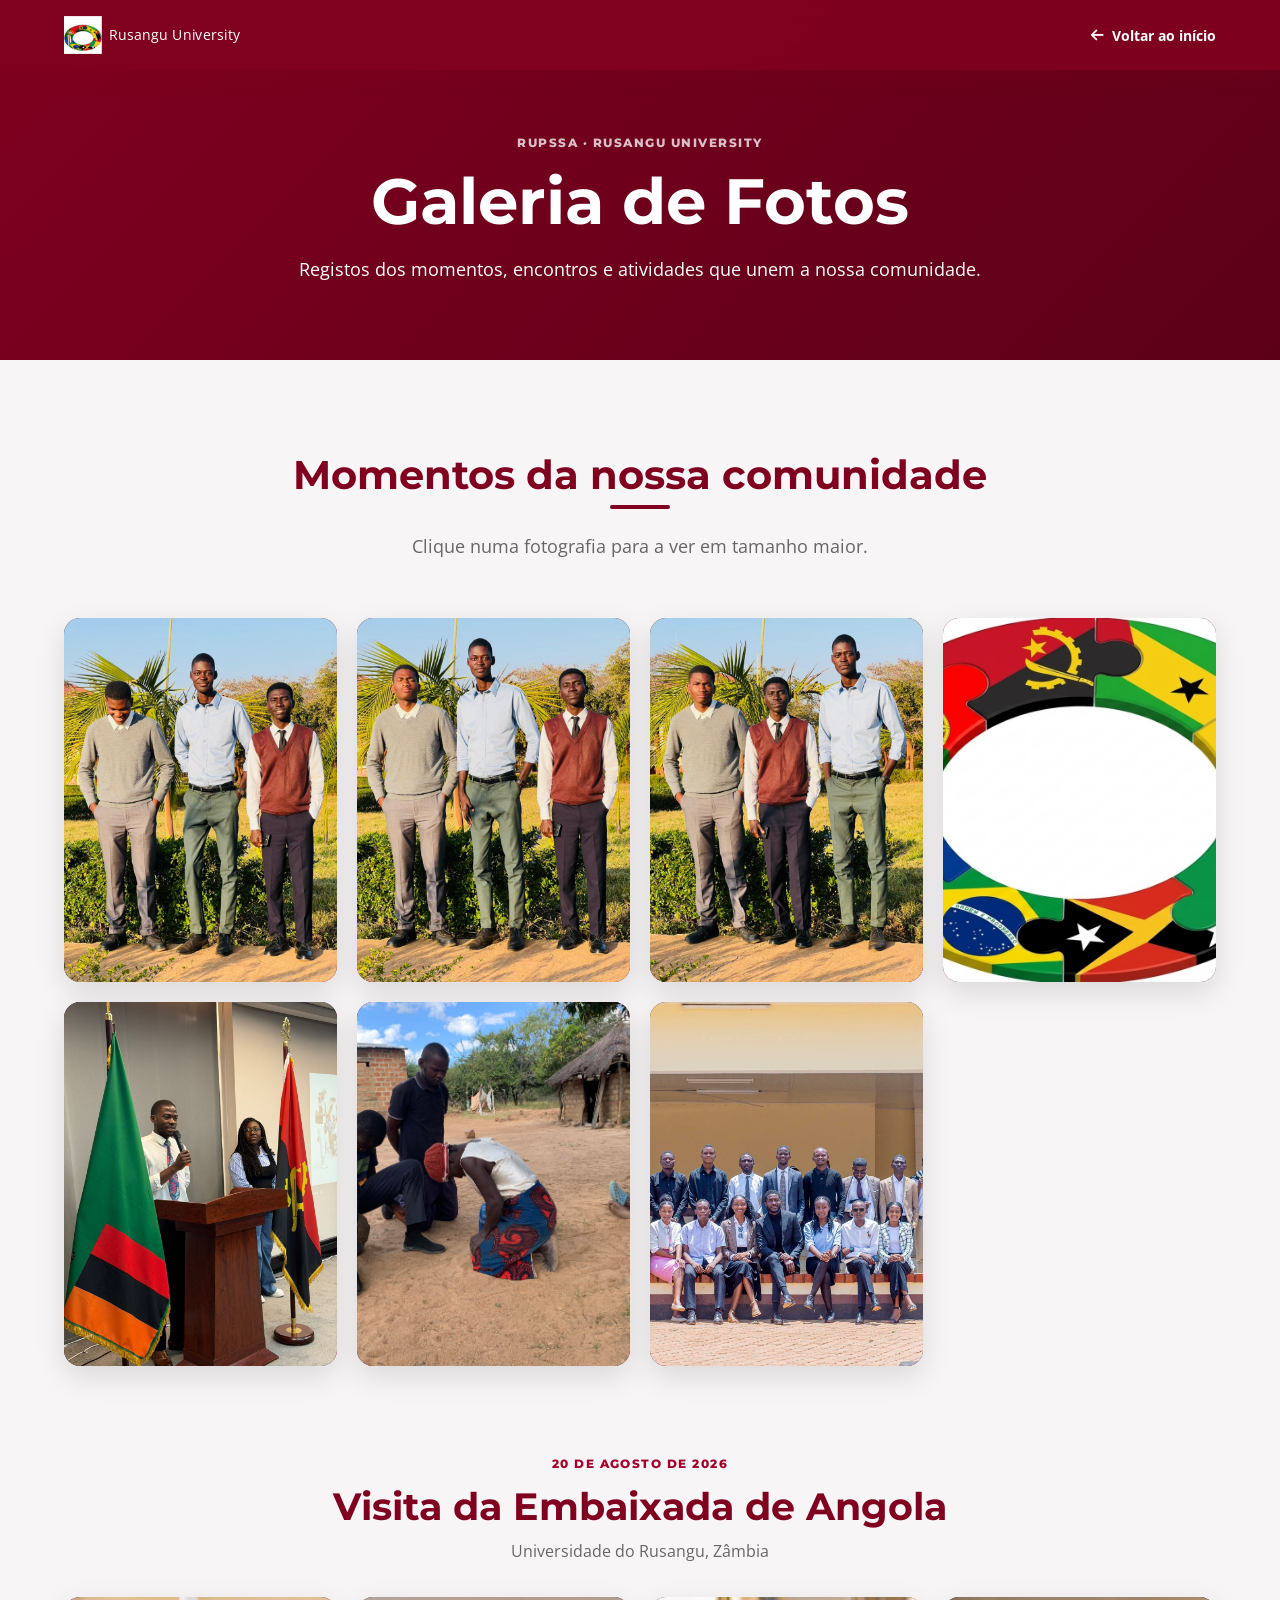
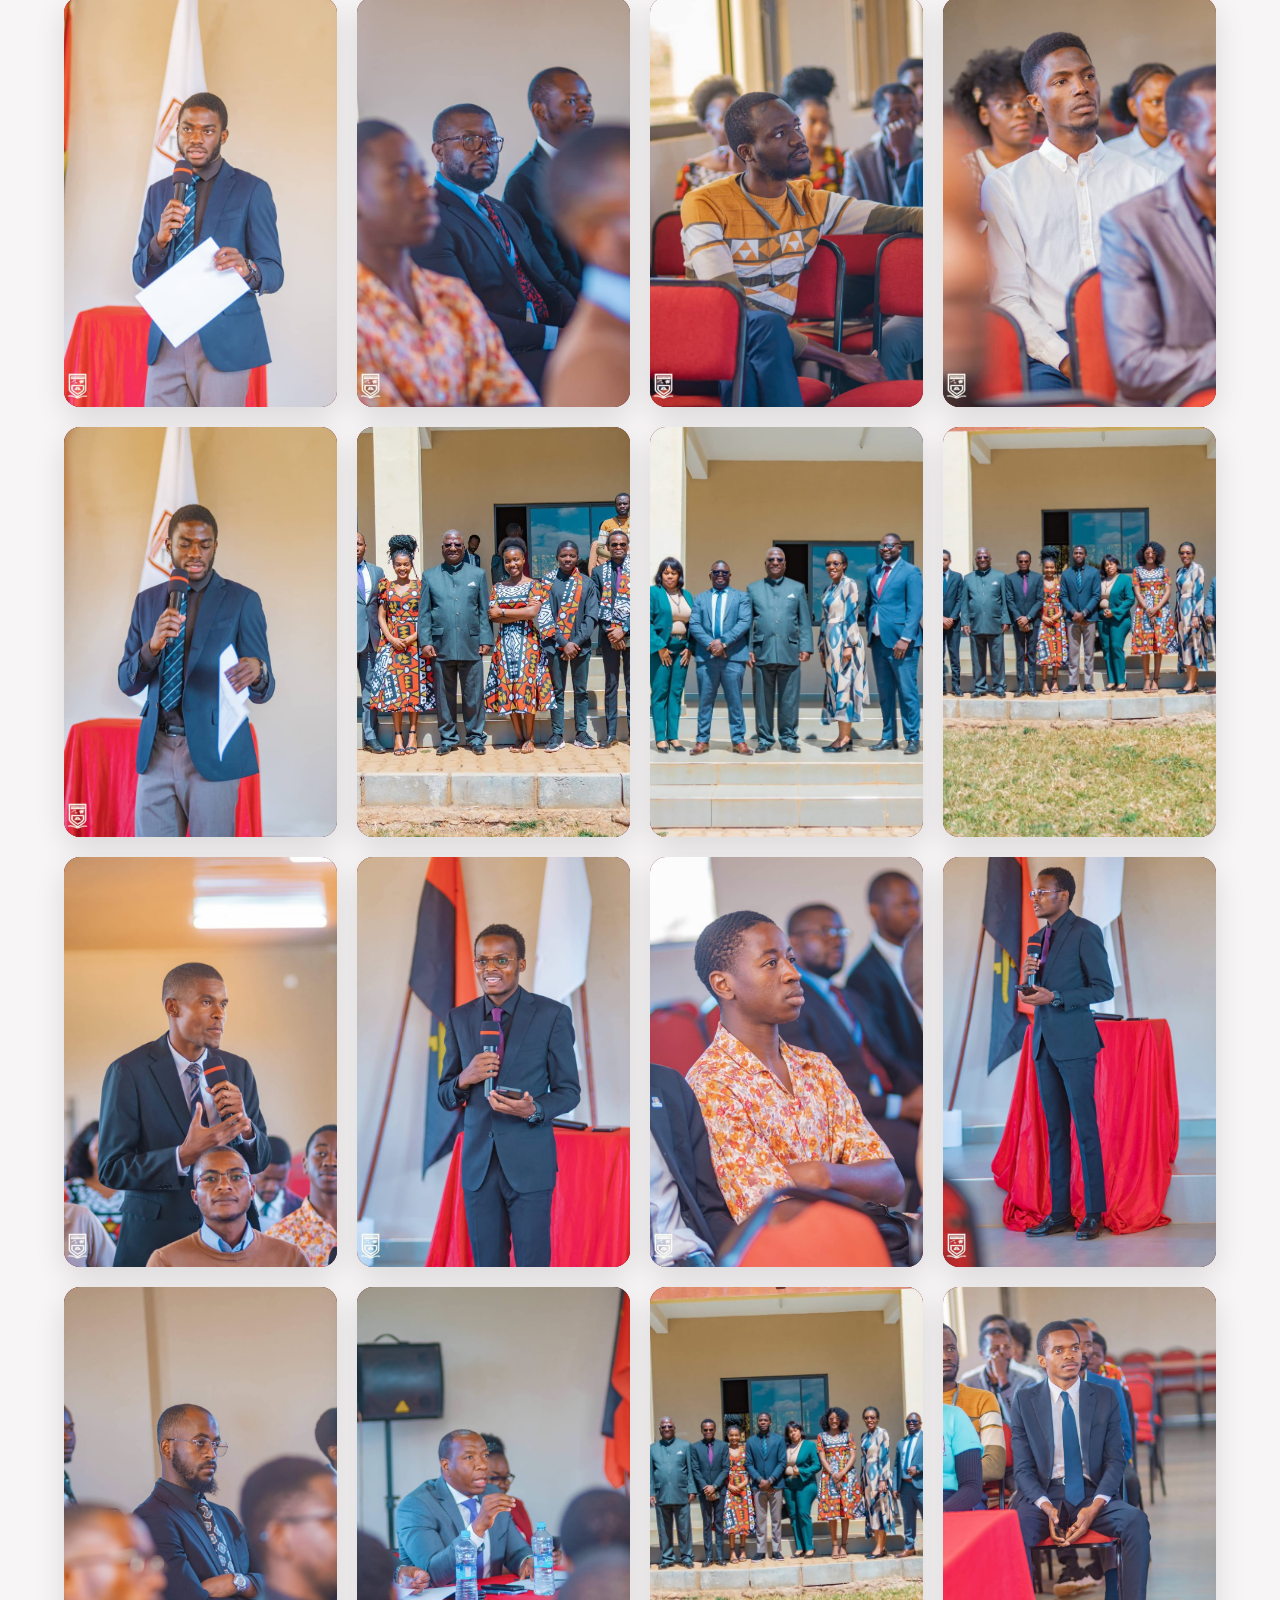
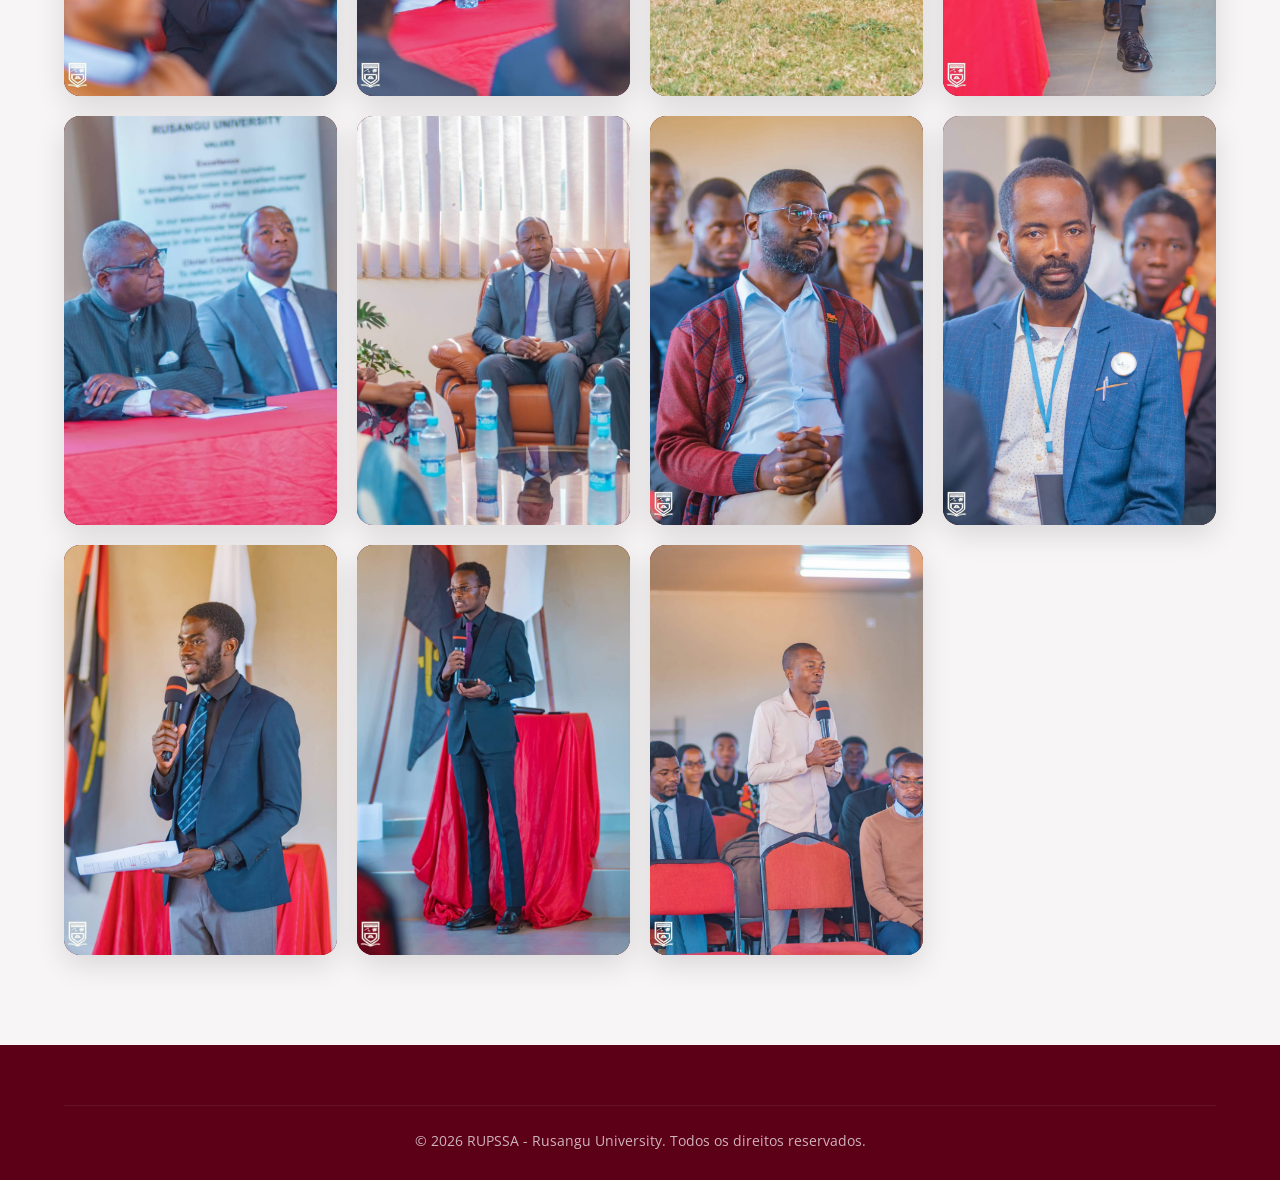
==== gallery.html @ 839bd343 "versão 1s" ====
<!DOCTYPE html>
<html lang="pt-AO">
<head>
    <meta charset="UTF-8">
    <meta name="viewport" content="width=device-width, initial-scale=1.0">
    <meta name="description" content="Galeria completa de fotografias da RUPSSA - Rusangu University.">
    <title>Galeria Completa | RUPSSA</title>
    <link href="https://fonts.googleapis.com/css2?family=Montserrat:wght@300;400;600;700;800&family=Open+Sans:wght@400;600&display=swap" rel="stylesheet">
    <link rel="stylesheet" href="https://cdnjs.cloudflare.com/ajax/libs/font-awesome/6.4.0/css/all.min.css">
    <link rel="stylesheet" href="style.css">
    <link rel="shortcut icon" href="rupssalogotransparente.png" type="image/x-icon">
</head>
<body class="gallery-page">
    <nav class="navbar">
        <a href="index.html" class="logo" aria-label="Página inicial da RUPSSA">
            <img src="ruppsalogo.png" alt="Logótipo da RUPSSA" class="logo-image">
            <span>Rusangu University</span>
        </a>
        <a href="index.html" class="gallery-back-link">
            <i class="fas fa-arrow-left"></i>
            <span>Voltar ao início</span>
        </a>
    </nav>

    <main>
        <section class="gallery-page-hero">
            <div>
                <p class="gallery-eyebrow">RUPSSA · Rusangu University</p>
                <h1>Galeria de Fotos</h1>
                <p>Registos dos momentos, encontros e atividades que unem a nossa comunidade.</p>
            </div>
        </section>

        <section class="full-gallery-section" aria-labelledby="gallery-title">
            <div class="section-header">
                <h2 id="gallery-title">Momentos da nossa comunidade</h2>
                <p>Clique numa fotografia para a ver em tamanho maior.</p>
            </div>

            <div class="full-gallery-grid">
                <a class="full-gallery-item" href="WhatsApp Image 2026-08-29 at 21.38.07 (1).jpeg" data-caption="Momentos da comunidade RUPSSA">
                    <img src="WhatsApp Image 2026-08-29 at 21.38.07 (1).jpeg" alt="Momento da comunidade RUPSSA" loading="lazy">
                    <span><i class="fas fa-expand"></i> Ver fotografia</span>
                </a>
                <a class="full-gallery-item" href="WhatsApp Image 2026-08-29 at 21.38.07.jpeg" data-caption="Momentos da comunidade RUPSSA">
                    <img src="WhatsApp Image 2026-08-29 at 21.38.07.jpeg" alt="Momento da comunidade RUPSSA" loading="lazy">
                    <span><i class="fas fa-expand"></i> Ver fotografia</span>
                </a>
                <a class="full-gallery-item" href="WhatsApp Image 2026-08-29 at 21.38.08 (1).jpeg" data-caption="Momentos da comunidade RUPSSA">
                    <img src="WhatsApp Image 2026-08-29 at 21.38.08 (1).jpeg" alt="Momento da comunidade RUPSSA" loading="lazy">
                    <span><i class="fas fa-expand"></i> Ver fotografia</span>
                </a>
                <a class="full-gallery-item" href="rupssa.jpeg" data-caption="Momento da comunidade RUPSSA">
                    <img src="rupssa.jpeg" alt="Momento da comunidade RUPSSA" loading="lazy">
                    <span><i class="fas fa-expand"></i> Ver fotografia</span>
                </a>
                <a class="full-gallery-item" href="presirupssa.jpg" data-caption="Representação da RUPSSA">
                    <img src="presirupssa.jpg" alt="Representação da RUPSSA" loading="lazy">
                    <span><i class="fas fa-expand"></i> Ver fotografia</span>
                </a>
                <a class="full-gallery-item" href="oracaorupssa.jpg" data-caption="Momento de oração da comunidade">
                    <img src="oracaorupssa.jpg" alt="Momento de oração da comunidade" loading="lazy">
                    <span><i class="fas fa-expand"></i> Ver fotografia</span>
                </a>
                <a class="full-gallery-item" href="Pessoalrupssa.jpg" data-caption="Comunidade RUPSSA">
                    <img src="Pessoalrupssa.jpg" alt="Comunidade RUPSSA" loading="lazy">
                    <span><i class="fas fa-expand"></i> Ver fotografia</span>
                </a>
            </div>

            <div class="gallery-event-heading">
                <p class="gallery-eyebrow">20 de agosto de 2026</p>
                <h2>Visita da Embaixada de Angola</h2>
                <p>Universidade do Rusangu, Zâmbia</p>
            </div>

            <div class="full-gallery-grid">
                <a class="full-gallery-item" href="embaixadaangolana2026/WhatsApp Image 2026-08-31 at 17.45.03.jpeg" data-caption="Visita da Embaixada de Angola à Universidade do Rusangu"><img src="embaixadaangolana2026/WhatsApp Image 2026-08-31 at 17.45.03.jpeg" alt="Visita da Embaixada de Angola" loading="lazy"><span><i class="fas fa-expand"></i> Ver fotografia</span></a>
                <a class="full-gallery-item" href="embaixadaangolana2026/WhatsApp Image 2026-08-31 at 17.45.07.jpeg" data-caption="Visita da Embaixada de Angola à Universidade do Rusangu"><img src="embaixadaangolana2026/WhatsApp Image 2026-08-31 at 17.45.07.jpeg" alt="Visita da Embaixada de Angola" loading="lazy"><span><i class="fas fa-expand"></i> Ver fotografia</span></a>
                <a class="full-gallery-item" href="embaixadaangolana2026/WhatsApp Image 2026-08-31 at 17.45.08.jpeg" data-caption="Visita da Embaixada de Angola à Universidade do Rusangu"><img src="embaixadaangolana2026/WhatsApp Image 2026-08-31 at 17.45.08.jpeg" alt="Visita da Embaixada de Angola" loading="lazy"><span><i class="fas fa-expand"></i> Ver fotografia</span></a>
                <a class="full-gallery-item" href="embaixadaangolana2026/WhatsApp Image 2026-08-31 at 17.45.11.jpeg" data-caption="Visita da Embaixada de Angola à Universidade do Rusangu"><img src="embaixadaangolana2026/WhatsApp Image 2026-08-31 at 17.45.11.jpeg" alt="Visita da Embaixada de Angola" loading="lazy"><span><i class="fas fa-expand"></i> Ver fotografia</span></a>
                <a class="full-gallery-item" href="embaixadaangolana2026/WhatsApp Image 2026-08-31 at 17.45.13.jpeg" data-caption="Visita da Embaixada de Angola à Universidade do Rusangu"><img src="embaixadaangolana2026/WhatsApp Image 2026-08-31 at 17.45.13.jpeg" alt="Visita da Embaixada de Angola" loading="lazy"><span><i class="fas fa-expand"></i> Ver fotografia</span></a>
                <a class="full-gallery-item" href="embaixadaangolana2026/WhatsApp Image 2026-08-31 at 17.45.15.jpeg" data-caption="Visita da Embaixada de Angola à Universidade do Rusangu"><img src="embaixadaangolana2026/WhatsApp Image 2026-08-31 at 17.45.15.jpeg" alt="Visita da Embaixada de Angola" loading="lazy"><span><i class="fas fa-expand"></i> Ver fotografia</span></a>
                <a class="full-gallery-item" href="embaixadaangolana2026/WhatsApp Image 2026-08-31 at 17.45.15 (1).jpeg" data-caption="Visita da Embaixada de Angola à Universidade do Rusangu"><img src="embaixadaangolana2026/WhatsApp Image 2026-08-31 at 17.45.15 (1).jpeg" alt="Visita da Embaixada de Angola" loading="lazy"><span><i class="fas fa-expand"></i> Ver fotografia</span></a>
                <a class="full-gallery-item" href="embaixadaangolana2026/WhatsApp Image 2026-08-31 at 17.45.16.jpeg" data-caption="Visita da Embaixada de Angola à Universidade do Rusangu"><img src="embaixadaangolana2026/WhatsApp Image 2026-08-31 at 17.45.16.jpeg" alt="Visita da Embaixada de Angola" loading="lazy"><span><i class="fas fa-expand"></i> Ver fotografia</span></a>
                <a class="full-gallery-item" href="embaixadaangolana2026/WhatsApp Image 2026-08-31 at 17.45.16 (2).jpeg" data-caption="Visita da Embaixada de Angola à Universidade do Rusangu"><img src="embaixadaangolana2026/WhatsApp Image 2026-08-31 at 17.45.16 (2).jpeg" alt="Visita da Embaixada de Angola" loading="lazy"><span><i class="fas fa-expand"></i> Ver fotografia</span></a>
                <a class="full-gallery-item" href="embaixadaangolana2026/WhatsApp Image 2026-08-31 at 17.45.17.jpeg" data-caption="Visita da Embaixada de Angola à Universidade do Rusangu"><img src="embaixadaangolana2026/WhatsApp Image 2026-08-31 at 17.45.17.jpeg" alt="Visita da Embaixada de Angola" loading="lazy"><span><i class="fas fa-expand"></i> Ver fotografia</span></a>
                <a class="full-gallery-item" href="embaixadaangolana2026/WhatsApp Image 2026-08-31 at 17.45.17 (1).jpeg" data-caption="Visita da Embaixada de Angola à Universidade do Rusangu"><img src="embaixadaangolana2026/WhatsApp Image 2026-08-31 at 17.45.17 (1).jpeg" alt="Visita da Embaixada de Angola" loading="lazy"><span><i class="fas fa-expand"></i> Ver fotografia</span></a>
                <a class="full-gallery-item" href="embaixadaangolana2026/WhatsApp Image 2026-08-31 at 17.45.17 (2).jpeg" data-caption="Visita da Embaixada de Angola à Universidade do Rusangu"><img src="embaixadaangolana2026/WhatsApp Image 2026-08-31 at 17.45.17 (2).jpeg" alt="Visita da Embaixada de Angola" loading="lazy"><span><i class="fas fa-expand"></i> Ver fotografia</span></a>
                <a class="full-gallery-item" href="embaixadaangolana2026/WhatsApp Image 2026-08-31 at 17.45.18.jpeg" data-caption="Visita da Embaixada de Angola à Universidade do Rusangu"><img src="embaixadaangolana2026/WhatsApp Image 2026-08-31 at 17.45.18.jpeg" alt="Visita da Embaixada de Angola" loading="lazy"><span><i class="fas fa-expand"></i> Ver fotografia</span></a>
                <a class="full-gallery-item" href="embaixadaangolana2026/WhatsApp Image 2026-08-31 at 17.45.18 (1).jpeg" data-caption="Visita da Embaixada de Angola à Universidade do Rusangu"><img src="embaixadaangolana2026/WhatsApp Image 2026-08-31 at 17.45.18 (1).jpeg" alt="Visita da Embaixada de Angola" loading="lazy"><span><i class="fas fa-expand"></i> Ver fotografia</span></a>
                <a class="full-gallery-item" href="embaixadaangolana2026/WhatsApp Image 2026-08-31 at 17.45.19.jpeg" data-caption="Visita da Embaixada de Angola à Universidade do Rusangu"><img src="embaixadaangolana2026/WhatsApp Image 2026-08-31 at 17.45.19.jpeg" alt="Visita da Embaixada de Angola" loading="lazy"><span><i class="fas fa-expand"></i> Ver fotografia</span></a>
                <a class="full-gallery-item" href="embaixadaangolana2026/WhatsApp Image 2026-08-31 at 17.45.19 (2).jpeg" data-caption="Visita da Embaixada de Angola à Universidade do Rusangu"><img src="embaixadaangolana2026/WhatsApp Image 2026-08-31 at 17.45.19 (2).jpeg" alt="Visita da Embaixada de Angola" loading="lazy"><span><i class="fas fa-expand"></i> Ver fotografia</span></a>
                <a class="full-gallery-item" href="embaixadaangolana2026/WhatsApp Image 2026-08-31 at 17.45.20.jpeg" data-caption="Visita da Embaixada de Angola à Universidade do Rusangu"><img src="embaixadaangolana2026/WhatsApp Image 2026-08-31 at 17.45.20.jpeg" alt="Visita da Embaixada de Angola" loading="lazy"><span><i class="fas fa-expand"></i> Ver fotografia</span></a>
                <a class="full-gallery-item" href="embaixadaangolana2026/WhatsApp Image 2026-08-31 at 17.45.20 (2).jpeg" data-caption="Visita da Embaixada de Angola à Universidade do Rusangu"><img src="embaixadaangolana2026/WhatsApp Image 2026-08-31 at 17.45.20 (2).jpeg" alt="Visita da Embaixada de Angola" loading="lazy"><span><i class="fas fa-expand"></i> Ver fotografia</span></a>
                <a class="full-gallery-item" href="embaixadaangolana2026/WhatsApp Image 2026-08-31 at 17.45.21.jpeg" data-caption="Visita da Embaixada de Angola à Universidade do Rusangu"><img src="embaixadaangolana2026/WhatsApp Image 2026-08-31 at 17.45.21.jpeg" alt="Visita da Embaixada de Angola" loading="lazy"><span><i class="fas fa-expand"></i> Ver fotografia</span></a>
                <a class="full-gallery-item" href="embaixadaangolana2026/WhatsApp Image 2026-08-31 at 17.45.21 (1).jpeg" data-caption="Visita da Embaixada de Angola à Universidade do Rusangu"><img src="embaixadaangolana2026/WhatsApp Image 2026-08-31 at 17.45.21 (1).jpeg" alt="Visita da Embaixada de Angola" loading="lazy"><span><i class="fas fa-expand"></i> Ver fotografia</span></a>
                <a class="full-gallery-item" href="embaixadaangolana2026/presi.jpeg" data-caption="Representação da RUPSSA na visita"><img src="embaixadaangolana2026/presi.jpeg" alt="Representação da RUPSSA na visita" loading="lazy"><span><i class="fas fa-expand"></i> Ver fotografia</span></a>
                <a class="full-gallery-item" href="embaixadaangolana2026/secre.jpeg" data-caption="Representação da RUPSSA na visita"><img src="embaixadaangolana2026/secre.jpeg" alt="Representação da RUPSSA na visita" loading="lazy"><span><i class="fas fa-expand"></i> Ver fotografia</span></a>
                <a class="full-gallery-item" href="embaixadaangolana2026/expresi.jpeg" data-caption="Representação da RUPSSA na visita"><img src="embaixadaangolana2026/expresi.jpeg" alt="Representação da RUPSSA na visita" loading="lazy"><span><i class="fas fa-expand"></i> Ver fotografia</span></a>
            </div>
        </section>
    </main>

    <div class="gallery-lightbox" id="galleryLightbox" role="dialog" aria-modal="true" aria-label="Visualização de fotografia" hidden>
        <button class="lightbox-close" type="button" aria-label="Fechar fotografia"><i class="fas fa-xmark"></i></button>
        <img src="" alt="">
        <p></p>
    </div>

    <footer>
        <div class="footer-bottom">© 2026 RUPSSA - Rusangu University. Todos os direitos reservados.</div>
    </footer>

    <script>
        const lightbox = document.getElementById('galleryLightbox');
        const lightboxImage = lightbox.querySelector('img');
        const lightboxCaption = lightbox.querySelector('p');
        const closeLightbox = () => {
            lightbox.hidden = true;
            document.body.style.overflow = '';
        };

        document.querySelectorAll('.full-gallery-item').forEach(item => {
            item.addEventListener('click', event => {
                event.preventDefault();
                lightboxImage.src = item.href;
                lightboxImage.alt = item.querySelector('img').alt;
                lightboxCaption.textContent = item.dataset.caption;
                lightbox.hidden = false;
                document.body.style.overflow = 'hidden';
            });
        });

        lightbox.addEventListener('click', event => {
            if (event.target === lightbox) closeLightbox();
        });
        lightbox.querySelector('.lightbox-close').addEventListener('click', closeLightbox);
        document.addEventListener('keydown', event => {
            if (event.key === 'Escape' && !lightbox.hidden) closeLightbox();
        });
    </script>
</body>
</html>
---- style.css ----
:root {
            --primary: #800020;
            --primary-dark: #5c0018;
            --primary-light: #a3002b;
            --secondary: #ffffff;
            --text-dark: #1a1a1a;
            --text-light: #666666;
            --bg-light: #f8f5f6;
            --transition: all 0.3s cubic-bezier(0.4, 0, 0.2, 1);
        }

        * {
            margin: 0;
            padding: 0;
            box-sizing: border-box;
        }

        body {
            font-family: 'Open Sans', sans-serif;
            color: var(--text-dark);
            background: var(--secondary);
            overflow-x: hidden;
        }

        h1, h2, h3, h4, h5, h6 {
            font-family: 'Montserrat', sans-serif;
        }

        /* ===== NAVBAR ===== */
        .navbar {
            position: fixed;
            top: 0;
            width: 100%;
            background: rgba(128, 0, 32, 0.95);
            backdrop-filter: blur(10px);
            z-index: 1000;
            padding: 0 5%;
            display: flex;
            justify-content: space-between;
            align-items: center;
            height: 70px;
            box-shadow: 0 4px 20px rgba(128, 0, 32, 0.3);
            transition: var(--transition);
        }

        .navbar.scrolled {
            height: 60px;
            background: rgba(128, 0, 32, 0.98);
        }

        .logo {
            display: flex;
            align-items: center;
            gap: 8px;
            text-decoration: none;
            color: white;
            transform: scale(0.9);
            transform-origin: left center;
        }

        /* Evita que o ficheiro de logo seja apresentado no seu tamanho original. */
        .logo-image {
            width: 42px;
            height: 42px;
            object-fit: contain;
            flex-shrink: 0;
        }

        .logo-icon {
            width: 28px;
            height: 28px;
            background: white;
            border-radius: 50%;
            display: flex;
            align-items: center;
            justify-content: center;
            font-weight: 800;
            color: var(--primary);
            font-size: 8px;
            font-family: 'Montserrat', sans-serif;
            flex-shrink: 0;
        }

        .logo-text {
            font-family: 'Montserrat', sans-serif;
            font-weight: 700;
            font-size: 0.72rem;
            line-height: 1.1;
            letter-spacing: 0.02em;
        }

        .logo-text span {
            font-weight: 400;
            font-size: 0.56rem;
            opacity: 0.9;
        }

        .nav-links {
            display: flex;
            align-items: center;
            gap: 30px;
            list-style: none;
        }

        .nav-links a {
            color: white;
            text-decoration: none;
            font-weight: 600;
            font-size: 0.9rem;
            position: relative;
            padding: 5px 0;
            transition: var(--transition);
        }

        .nav-links a::after {
            content: '';
            position: absolute;
            bottom: 0;
            left: 0;
            width: 0;
            height: 2px;
            background: white;
            transition: var(--transition);
        }

        .nav-links a:hover::after {
            width: 100%;
        }

        .lang-toggle {
            display: flex;
            align-items: center;
            gap: 8px;
            background: rgba(255,255,255,0.15);
            border: 1px solid rgba(255,255,255,0.3);
            border-radius: 25px;
            padding: 5px 15px;
            cursor: pointer;
            color: white;
            font-weight: 600;
            font-size: 0.85rem;
            transition: var(--transition);
        }

        .lang-toggle:hover {
            background: rgba(255,255,255,0.25);
        }

        .lang-toggle i {
            font-size: 0.9rem;
        }

        .mobile-menu-btn {
            display: none;
            background: none;
            border: none;
            color: white;
            font-size: 1.5rem;
            cursor: pointer;
        }

        /* ===== HERO ===== */
        .hero {
            min-height: 100vh;
            background: linear-gradient(135deg, var(--primary) 0%, var(--primary-dark) 50%, #4a0012 100%);
            display: flex;
            align-items: center;
            justify-content: center;
            position: relative;
            overflow: hidden;
            padding-top: 70px;
        }

        .hero::before {
            content: '';
            position: absolute;
            top: 0;
            left: 0;
            right: 0;
            bottom: 0;
            background: url("data:image/svg+xml,%3Csvg width='60' height='60' viewBox='0 0 60 60' xmlns='http://www.w3.org/2000/svg'%3E%3Cg fill='none' fill-rule='evenodd'%3E%3Cg fill='%23ffffff' fill-opacity='0.03'%3E%3Cpath d='M36 34v-4h-2v4h-4v2h4v4h2v-4h4v-2h-4zm0-30V0h-2v4h-4v2h4v4h2V6h4V4h-4zM6 34v-4H4v4H0v2h4v4h2v-4h4v-2H6zM6 4V0H4v4H0v2h4v4h2V6h4V4H6z'/%3E%3C/g%3E%3C/g%3E%3C/svg%3E");
            opacity: 0.5;
        }

        .hero-content {
            text-align: center;
            color: white;
            z-index: 2;
            max-width: 900px;
            padding: 0 20px;
            animation: fadeInUp 1s ease-out;
        }

        .hero-flags {
            display: flex;
            justify-content: center;
            gap: 20px;
            margin-bottom: 30px;
        }

        .hero-flag {
            width: 80px;
            height: 55px;
            border-radius: 8px;
            box-shadow: 0 8px 25px rgba(0,0,0,0.3);
            object-fit: cover;
            transition: var(--transition);
            border: 2px solid rgba(255,255,255,0.3);
        }

        .hero-flag:hover {
            transform: translateY(-5px) scale(1.05);
        }

        .hero h1 {
            font-size: 3.5rem;
            font-weight: 800;
            margin-bottom: 15px;
            text-shadow: 2px 2px 10px rgba(0,0,0,0.3);
            line-height: 1.1;
        }

        .hero h1 span {
            display: block;
            font-size: 1.2rem;
            font-weight: 400;
            opacity: 0.9;
            margin-top: 10px;
        }

        .hero p {
            font-size: 1.2rem;
            opacity: 0.9;
            margin-bottom: 40px;
            max-width: 600px;
            margin-left: auto;
            margin-right: auto;
            line-height: 1.6;
        }

        .hero-buttons {
            display: flex;
            gap: 15px;
            justify-content: center;
            flex-wrap: wrap;
        }

        .btn {
            padding: 14px 35px;
            border-radius: 50px;
            font-weight: 700;
            font-size: 0.95rem;
            text-decoration: none;
            transition: var(--transition);
            cursor: pointer;
            border: none;
            display: inline-flex;
            align-items: center;
            gap: 8px;
        }

        .btn-primary {
            background: white;
            color: var(--primary);
            box-shadow: 0 8px 25px rgba(0,0,0,0.2);
        }

        .btn-primary:hover {
            transform: translateY(-3px);
            box-shadow: 0 12px 35px rgba(0,0,0,0.3);
        }

        .btn-outline {
            background: transparent;
            color: white;
            border: 2px solid rgba(255,255,255,0.5);
        }

        .btn-outline:hover {
            background: rgba(255,255,255,0.1);
            border-color: white;
        }

        .hero-wave {
            position: absolute;
            bottom: 0;
            left: 0;
            width: 100%;
            line-height: 0;
        }

        .hero-wave svg {
            display: block;
            width: 100%;
            height: 100px;
        }

        /* ===== SECTIONS GENERAL ===== */
        section {
            padding: 100px 5%;
        }

        .section-header {
            text-align: center;
            margin-bottom: 60px;
        }

        .section-header h2 {
            font-size: 2.5rem;
            color: var(--primary);
            margin-bottom: 15px;
            position: relative;
            display: inline-block;
        }

        .section-header h2::after {
            content: '';
            position: absolute;
            bottom: -10px;
            left: 50%;
            transform: translateX(-50%);
            width: 60px;
            height: 4px;
            background: var(--primary);
            border-radius: 2px;
        }

        .section-header p {
            color: var(--text-light);
            font-size: 1.1rem;
            max-width: 600px;
            margin: 20px auto 0;
        }

        /* ===== ABOUT ===== */
        .about {
            background: var(--bg-light);
        }

        .about-grid {
            display: grid;
            grid-template-columns: 1fr 1fr;
            gap: 60px;
            align-items: center;
            max-width: 1200px;
            margin: 0 auto;
        }

        .about-more {
            display: flex;
            justify-content: center;
            margin-top: 45px;
        }

        .about-image {
            position: relative;
            border-radius: 20px;
            overflow: hidden;
            box-shadow: 0 20px 50px rgba(128, 0, 32, 0.15);
        }

        .about-image img {
            width: 100%;
            height: 450px;
            object-fit: cover;
            display: block;
        }

        .about-image::before {
            content: '';
            position: absolute;
            top: -20px;
            left: -20px;
            width: 100%;
            height: 100%;
            border: 3px solid var(--primary);
            border-radius: 20px;
            z-index: -1;
        }

        .about-content h3 {
            font-size: 2rem;
            color: var(--primary);
            margin-bottom: 20px;
        }

        .about-content p {
            color: var(--text-light);
            line-height: 1.8;
            margin-bottom: 20px;
            font-size: 1.05rem;
        }

        .about-flags {
            display: flex;
            gap: 15px;
            margin-top: 30px;
        }

        .about-flag-card {
            display: flex;
            align-items: center;
            gap: 10px;
            background: white;
            padding: 12px 20px;
            border-radius: 12px;
            box-shadow: 0 4px 15px rgba(0,0,0,0.08);
            transition: var(--transition);
        }

        .about-flag-card:hover {
            transform: translateY(-3px);
            box-shadow: 0 8px 25px rgba(0,0,0,0.12);
        }

        .about-flag-card img {
            width: 40px;
            height: 28px;
            border-radius: 4px;
            object-fit: cover;
        }

        .about-flag-card span {
            font-weight: 600;
            color: var(--text-dark);
            font-size: 0.9rem;
        }

        .stats {
            display: grid;
            grid-template-columns: repeat(3, 1fr);
            gap: 20px;
            margin-top: 30px;
        }

        .stat-item {
            text-align: center;
            background: white;
            padding: 20px;
            border-radius: 12px;
            box-shadow: 0 4px 15px rgba(0,0,0,0.05);
        }

        .stat-item h4 {
            font-size: 2rem;
            color: var(--primary);
            margin-bottom: 5px;
        }

        .stat-item p {
            margin: 0;
            font-size: 0.85rem;
            color: var(--text-light);
        }

        /* ===== NEWS ===== */
        .news-grid {
            display: grid;
            grid-template-columns: repeat(auto-fit, minmax(320px, 1fr));
            gap: 30px;
            max-width: 1200px;
            margin: 0 auto;
        }

        .news-card {
            background: white;
            border-radius: 16px;
            overflow: hidden;
            box-shadow: 0 10px 30px rgba(0,0,0,0.08);
            transition: var(--transition);
            border: 1px solid rgba(128, 0, 32, 0.08);
        }

        .news-card:hover {
            transform: translateY(-8px);
            box-shadow: 0 20px 50px rgba(128, 0, 32, 0.15);
        }

        .news-image {
            height: 200px;
            background: linear-gradient(135deg, var(--primary), var(--primary-dark));
            display: flex;
            align-items: center;
            justify-content: center;
            color: white;
            font-size: 3rem;
            position: relative;
            overflow: hidden;
        }

        .news-image::after {
            content: '';
            position: absolute;
            top: 0;
            left: 0;
            right: 0;
            bottom: 0;
            background: linear-gradient(to bottom, transparent 0%, rgba(0,0,0,0.3) 100%);
        }

        .news-badge {
            position: absolute;
            top: 15px;
            left: 15px;
            background: white;
            color: var(--primary);
            padding: 5px 15px;
            border-radius: 20px;
            font-size: 0.75rem;
            font-weight: 700;
            z-index: 2;
        }

        .news-content {
            padding: 25px;
        }

        .news-date {
            display: flex;
            align-items: center;
            gap: 8px;
            color: var(--primary);
            font-size: 0.85rem;
            font-weight: 600;
            margin-bottom: 12px;
        }

        .news-card h3 {
            font-size: 1.2rem;
            margin-bottom: 12px;
            color: var(--text-dark);
            line-height: 1.4;
        }

        .news-card p {
            color: var(--text-light);
            font-size: 0.95rem;
            line-height: 1.6;
            margin-bottom: 15px;
        }

        .read-more {
            color: var(--primary);
            text-decoration: none;
            font-weight: 700;
            font-size: 0.9rem;
            display: inline-flex;
            align-items: center;
            gap: 5px;
            transition: var(--transition);
        }

        .read-more:hover {
            gap: 10px;
        }

        /* ===== GALLERY ===== */
        .gallery {
            background: var(--bg-light);
        }

        .gallery-grid {
            display: grid;
            grid-template-columns: repeat(auto-fit, minmax(280px, 1fr));
            gap: 20px;
            max-width: 1200px;
            margin: 0 auto;
        }

        .gallery-item {
            position: relative;
            border-radius: 16px;
            overflow: hidden;
            aspect-ratio: 4/3;
            cursor: pointer;
            box-shadow: 0 10px 30px rgba(0,0,0,0.1);
            transition: var(--transition);
        }

        .gallery-item:hover {
            transform: scale(1.02);
            box-shadow: 0 20px 50px rgba(128, 0, 32, 0.2);
        }

        .gallery-item img {
            width: 100%;
            height: 100%;
            object-fit: cover;
            transition: var(--transition);
        }

        .gallery-item:hover img {
            transform: scale(1.1);
        }

        .gallery-overlay {
            position: absolute;
            bottom: 0;
            left: 0;
            right: 0;
            padding: 30px 20px 20px;
            background: linear-gradient(to top, rgba(128, 0, 32, 0.9), transparent);
            color: white;
            transform: translateY(100%);
            transition: var(--transition);
        }

        .gallery-item:hover .gallery-overlay {
            transform: translateY(0);
        }

        .gallery-more {
            display: flex;
            justify-content: center;
            margin-top: 40px;
        }

        /* ===== FULL GALLERY PAGE ===== */
        .gallery-page {
            background: var(--bg-light);
        }

        .gallery-back-link {
            color: white;
            text-decoration: none;
            font-weight: 700;
            font-size: 0.9rem;
            display: inline-flex;
            align-items: center;
            gap: 8px;
        }

        .gallery-page-hero {
            min-height: 360px;
            padding: 130px 5% 70px;
            display: grid;
            place-items: center;
            text-align: center;
            color: white;
            background: linear-gradient(135deg, var(--primary), var(--primary-dark));
        }

        .gallery-page-hero > div {
            max-width: 760px;
        }

        .gallery-eyebrow {
            margin-bottom: 12px;
            color: var(--primary-light);
            font-family: 'Montserrat', sans-serif;
            font-size: 0.78rem;
            font-weight: 800;
            letter-spacing: 0.12em;
            text-transform: uppercase;
        }

        .gallery-page-hero .gallery-eyebrow {
            color: rgba(255,255,255,0.75);
        }

        .gallery-page-hero h1 {
            font-size: clamp(2.4rem, 5vw, 4.2rem);
            margin-bottom: 15px;
        }

        .gallery-page-hero p:not(.gallery-eyebrow) {
            font-size: 1.1rem;
            line-height: 1.7;
        }

        .team-page {
            background: var(--bg-light);
        }

        .team-page-hero {
            min-height: 360px;
            padding: 130px 5% 70px;
            display: grid;
            place-items: center;
            text-align: center;
            color: white;
            background: linear-gradient(135deg, var(--primary), var(--primary-dark));
        }

        .team-page-hero > div {
            max-width: 760px;
        }

        .team-page-hero .gallery-eyebrow {
            color: rgba(255,255,255,0.75);
        }

        .team-page-hero h1 {
            font-size: clamp(2.4rem, 5vw, 4.2rem);
            margin-bottom: 15px;
        }

        .team-page-hero p:not(.gallery-eyebrow) {
            font-size: 1.1rem;
            line-height: 1.7;
        }

        .team-section {
            max-width: 1200px;
            margin: 0 auto;
            padding: 90px 5%;
        }

        .team-grid {
            display: grid;
            grid-template-columns: repeat(auto-fit, minmax(230px, 1fr));
            gap: 28px;
        }

        .team-group + .team-group {
            margin-top: 70px;
        }

        .team-grid-compact {
            grid-template-columns: repeat(3, minmax(0, 1fr));
        }

        .team-group-title {
            display: flex;
            align-items: center;
            gap: 10px;
            margin-bottom: 25px;
            color: var(--primary);
            font-size: 1.5rem;
        }

        .team-card {
            overflow: hidden;
            border-radius: 18px;
            background: white;
            text-align: center;
            box-shadow: 0 10px 30px rgba(0,0,0,0.08);
            transition: var(--transition);
        }

        .team-card:hover {
            transform: translateY(-8px);
            box-shadow: 0 20px 45px rgba(128, 0, 32, 0.18);
        }

        .team-photo {
            aspect-ratio: 1 / 1;
            overflow: hidden;
            background: var(--primary-dark);
        }

        .team-photo img {
            width: 100%;
            height: 100%;
            display: block;
            object-fit: cover;
            transition: transform 0.35s ease;
        }

        .team-card:hover .team-photo img {
            transform: scale(1.05);
        }

        .team-card-content {
            padding: 24px 18px 26px;
        }

        .team-role {
            display: inline-block;
            margin-bottom: 10px;
            padding: 5px 12px;
            border-radius: 30px;
            background: rgba(128, 0, 32, 0.1);
            color: var(--primary);
            font-size: 0.76rem;
            font-weight: 800;
            text-transform: uppercase;
        }

        .team-card h3 {
            margin-bottom: 9px;
            color: var(--text-dark);
            font-size: 1.3rem;
        }

        .team-card p {
            color: var(--text-light);
            font-size: 0.92rem;
        }

        .team-card p i {
            margin-right: 5px;
            color: var(--primary);
        }

        .full-gallery-section {
            max-width: 1320px;
            margin: 0 auto;
            padding: 90px 5%;
        }

        .full-gallery-grid {
            display: grid;
            grid-template-columns: repeat(auto-fit, minmax(240px, 1fr));
            gap: 20px;
        }

        .full-gallery-item {
            position: relative;
            display: block;
            min-height: 260px;
            overflow: hidden;
            border-radius: 16px;
            background: var(--primary-dark);
            box-shadow: 0 10px 30px rgba(0,0,0,0.12);
        }

        .full-gallery-item img {
            width: 100%;
            height: 100%;
            min-height: 260px;
            display: block;
            object-fit: cover;
            transition: transform 0.35s ease;
        }

        .full-gallery-item span {
            position: absolute;
            inset: auto 0 0;
            padding: 38px 18px 16px;
            background: linear-gradient(transparent, rgba(92, 0, 24, 0.94));
            color: white;
            font-weight: 700;
            font-size: 0.9rem;
            opacity: 0;
            transition: opacity 0.3s ease;
        }

        .full-gallery-item:hover img,
        .full-gallery-item:focus-visible img {
            transform: scale(1.06);
        }

        .full-gallery-item:hover span,
        .full-gallery-item:focus-visible span {
            opacity: 1;
        }

        .full-gallery-item:focus-visible {
            outline: 4px solid var(--primary-light);
            outline-offset: 4px;
        }

        .gallery-event-heading {
            margin: 90px 0 35px;
            text-align: center;
        }

        .gallery-event-heading h2 {
            color: var(--primary);
            font-size: clamp(1.8rem, 3vw, 2.5rem);
            margin-bottom: 10px;
        }

        .gallery-event-heading p:not(.gallery-eyebrow) {
            color: var(--text-light);
        }

        .gallery-lightbox {
            position: fixed;
            inset: 0;
            z-index: 2000;
            display: flex;
            flex-direction: column;
            align-items: center;
            justify-content: center;
            gap: 14px;
            padding: 70px 20px 30px;
            background: rgba(20, 0, 5, 0.94);
        }

        .gallery-lightbox[hidden] {
            display: none;
        }

        .gallery-lightbox img {
            max-width: min(100%, 1100px);
            max-height: calc(100vh - 135px);
            border-radius: 10px;
            box-shadow: 0 18px 60px rgba(0,0,0,0.45);
        }

        .gallery-lightbox p {
            color: white;
            text-align: center;
        }

        .lightbox-close {
            position: absolute;
            top: 20px;
            right: 25px;
            width: 44px;
            height: 44px;
            border: 0;
            border-radius: 50%;
            background: white;
            color: var(--primary);
            cursor: pointer;
            font-size: 1.25rem;
        }

        .gallery-overlay h4 {
            font-size: 1.1rem;
            margin-bottom: 5px;
        }

        .gallery-overlay p {
            font-size: 0.85rem;
            opacity: 0.9;
        }

        .gallery-overlay i {
            position: absolute;
            top: 20px;
            right: 20px;
            width: 40px;
            height: 40px;
            background: white;
            color: var(--primary);
            border-radius: 50%;
            display: flex;
            align-items: center;
            justify-content: center;
            font-size: 1rem;
        }

        /* ===== FOOTER ===== */
        footer {
            background: var(--primary-dark);
            color: white;
            padding: 60px 5% 30px;
        }

        .footer-grid {
            display: grid;
            grid-template-columns: 2fr 1fr 1fr 1fr;
            gap: 40px;
            max-width: 1200px;
            margin: 0 auto;
            margin-bottom: 40px;
        }

        .footer-brand .logo {
            margin-bottom: 20px;
        }

        .footer-brand p {
            opacity: 0.8;
            line-height: 1.7;
            font-size: 0.95rem;
        }

        .footer-social {
            display: flex;
            gap: 12px;
            margin-top: 20px;
        }

        .footer-social a {
            width: 40px;
            height: 40px;
            background: rgba(255,255,255,0.1);
            border-radius: 50%;
            display: flex;
            align-items: center;
            justify-content: center;
            color: white;
            text-decoration: none;
            transition: var(--transition);
        }

        .footer-social a:hover {
            background: white;
            color: var(--primary);
            transform: translateY(-3px);
        }

        .footer-links h4 {
            font-size: 1.1rem;
            margin-bottom: 20px;
            position: relative;
            padding-bottom: 10px;
        }

        .footer-links h4::after {
            content: '';
            position: absolute;
            bottom: 0;
            left: 0;
            width: 40px;
            height: 3px;
            background: rgba(255,255,255,0.3);
            border-radius: 2px;
        }

        .footer-links ul {
            list-style: none;
        }

        .footer-links li {
            margin-bottom: 12px;
        }

        .footer-links a {
            color: rgba(255,255,255,0.7);
            text-decoration: none;
            transition: var(--transition);
            font-size: 0.95rem;
        }

        .footer-links a:hover {
            color: white;
            padding-left: 5px;
        }

        .footer-bottom {
            border-top: 1px solid rgba(255,255,255,0.1);
            padding-top: 25px;
            text-align: center;
            opacity: 0.7;
            font-size: 0.9rem;
        }

        .footer-flags {
            display: flex;
            gap: 10px;
            margin-top: 15px;
            justify-content: center;
        }

        .footer-flags img {
            width: 35px;
            height: 24px;
            border-radius: 3px;
            opacity: 0.8;
        }

        /* ===== ANIMATIONS ===== */
        @keyframes fadeInUp {
            from {
                opacity: 0;
                transform: translateY(30px);
            }
            to {
                opacity: 1;
                transform: translateY(0);
            }
        }

        .fade-in {
            opacity: 0;
            transform: translateY(30px);
            transition: opacity 0.8s ease, transform 0.8s ease;
        }

        .fade-in.visible {
            opacity: 1;
            transform: translateY(0);
        }

        /* ===== MOBILE RESPONSIVE ===== */
        @media (max-width: 968px) {
            .nav-links {
                position: fixed;
                top: 70px;
                left: 0;
                right: 0;
                background: var(--primary);
                flex-direction: column;
                padding: 30px;
                gap: 20px;
                transform: translateY(-150%);
                transition: var(--transition);
            }

            .nav-links.active {
                transform: translateY(0);
            }

            .mobile-menu-btn {
                display: block;
            }

            .hero h1 {
                font-size: 2.2rem;
            }

            .about-grid {
                grid-template-columns: 1fr;
            }

            .footer-grid {
                grid-template-columns: 1fr 1fr;
            }

            .stats {
                grid-template-columns: 1fr;
            }
        }

        @media (max-width: 600px) {
            .hero h1 {
                font-size: 1.8rem;
            }

            .hero p {
                font-size: 1rem;
            }

            .section-header h2 {
                font-size: 1.8rem;
            }

            .footer-grid {
                grid-template-columns: 1fr;
            }

            section {
                padding: 60px 5%;
            }

            .gallery-page-hero {
                min-height: 300px;
                padding-top: 110px;
            }

            .team-page-hero {
                min-height: 300px;
                padding-top: 110px;
            }

            .gallery-back-link span {
                display: none;
            }

            .full-gallery-section {
                padding-top: 60px;
                padding-bottom: 60px;
            }

            .full-gallery-grid {
                grid-template-columns: 1fr;
            }

            .team-grid-compact {
                grid-template-columns: 1fr;
            }

            .gallery-event-heading {
                margin-top: 60px;
            }
        }

        /* ===== SCROLLBAR ===== */
        ::-webkit-scrollbar {
            width: 10px;
        }

        ::-webkit-scrollbar-track {
            background: var(--bg-light);
        }

        ::-webkit-scrollbar-thumb {
            background: var(--primary);
            border-radius: 5px;
        }

        ::-webkit-scrollbar-thumb:hover {
            background: var(--primary-dark);
        }
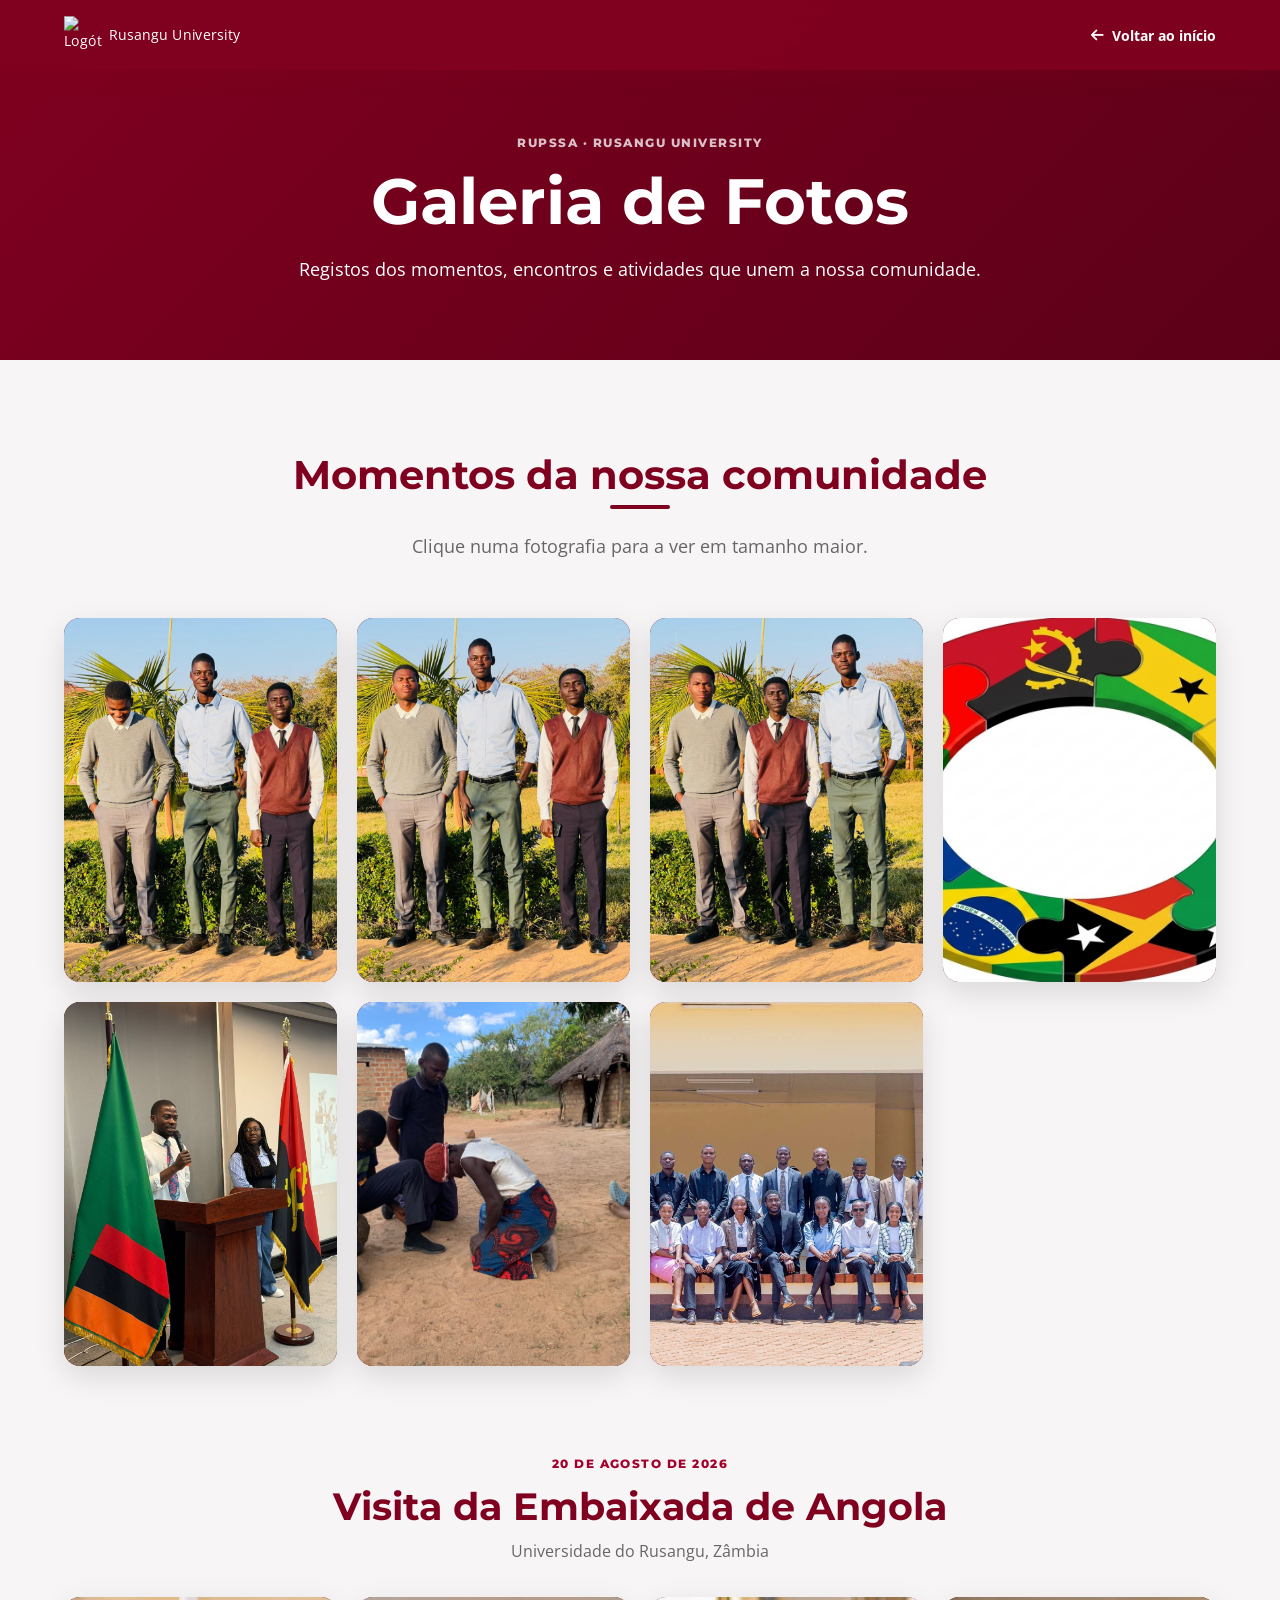
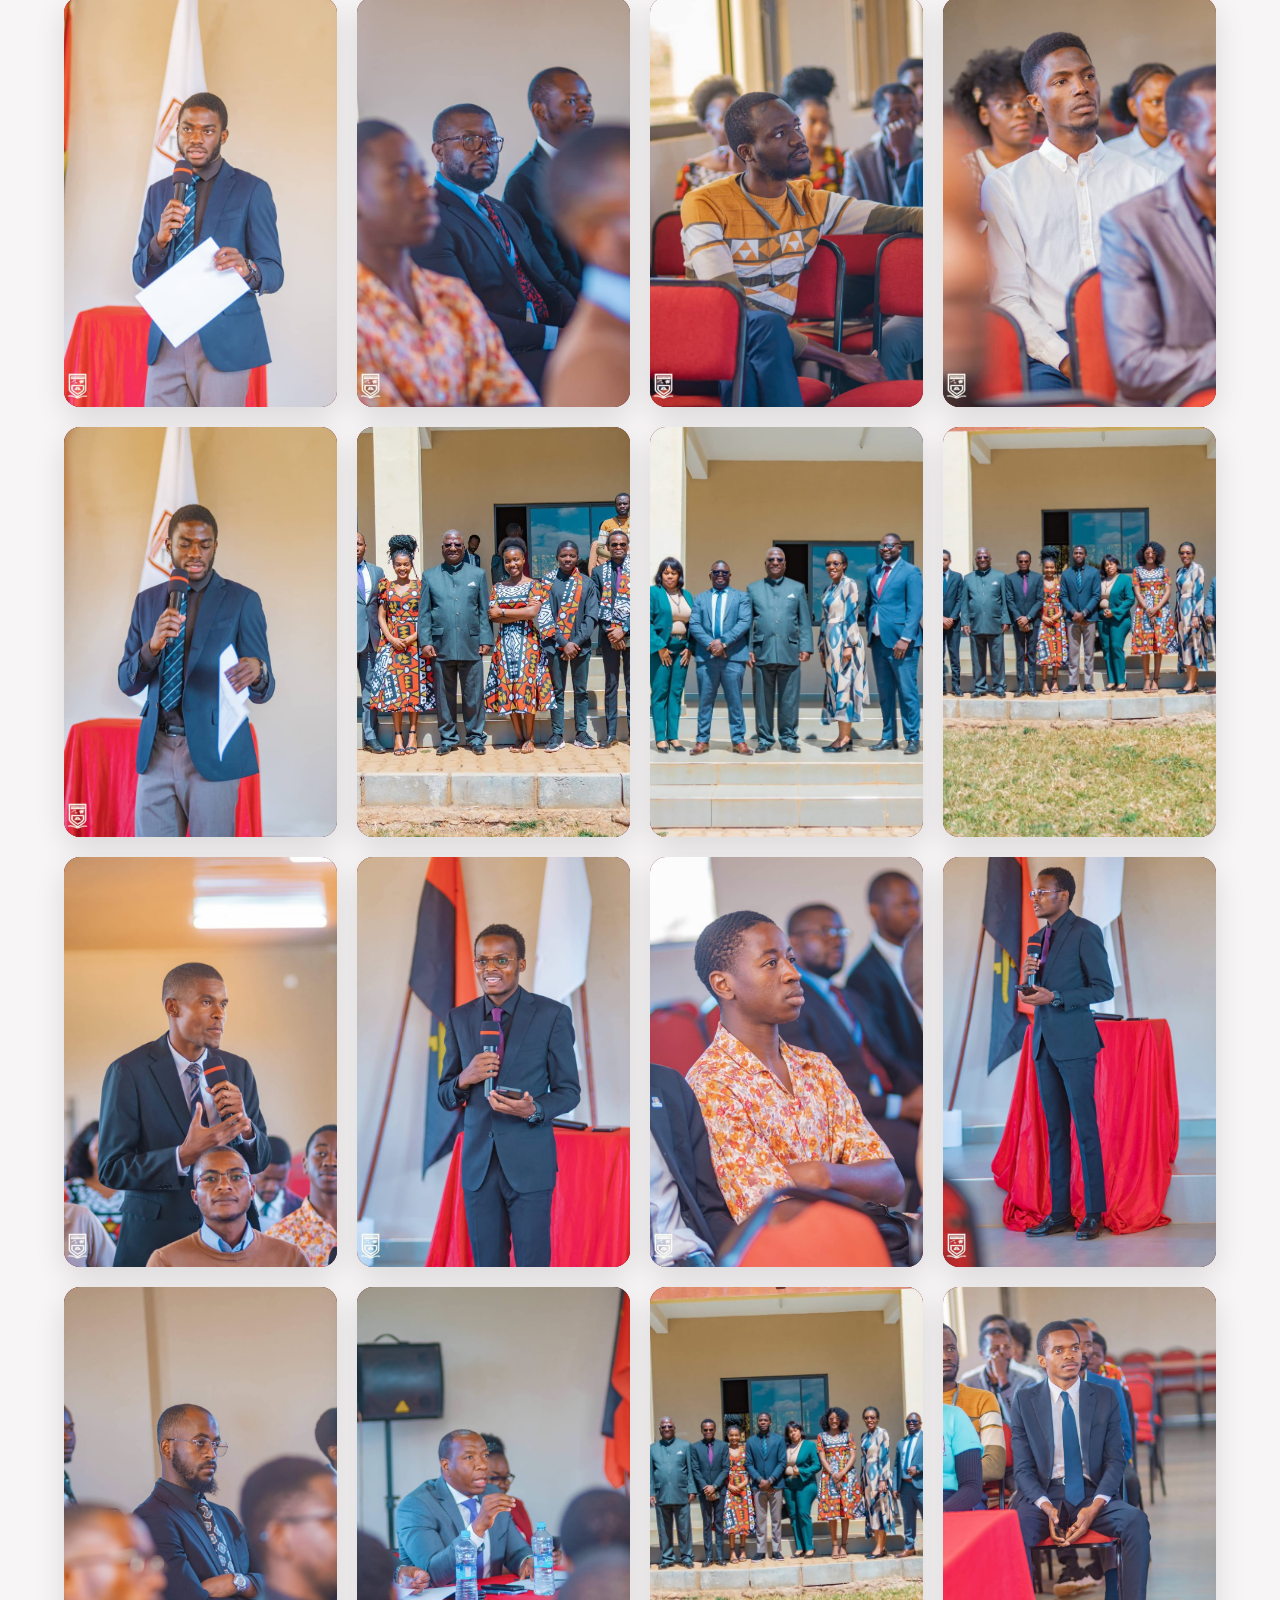
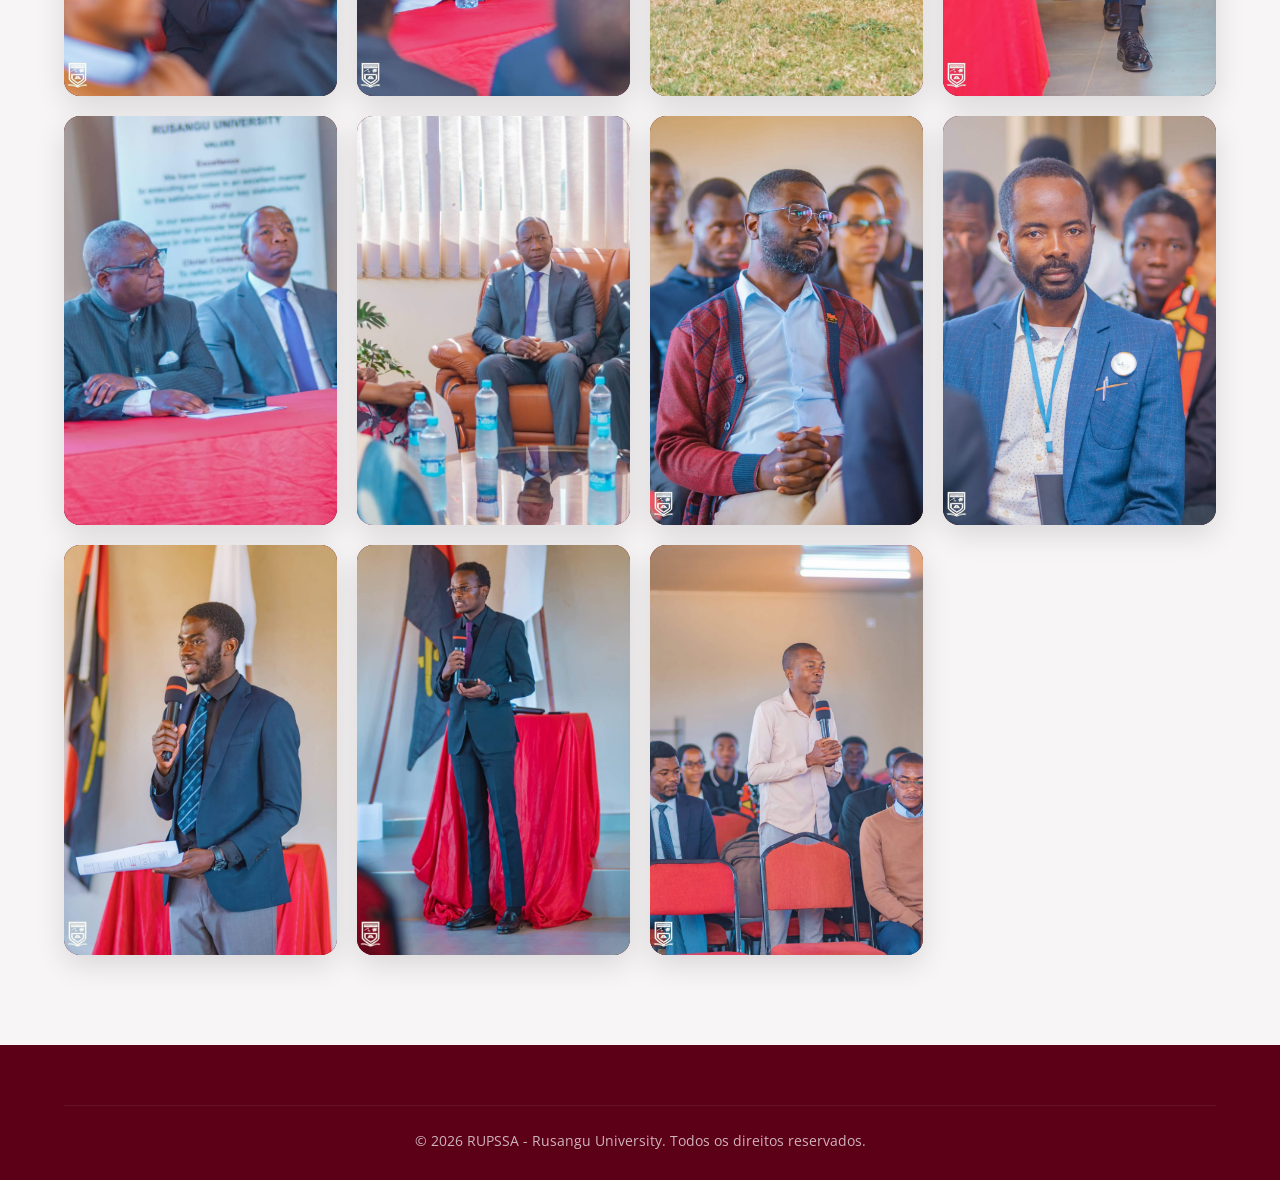
==== commit 77b7d1d3: "Update logo image source in gallery.html" ====
--- a/gallery.html
+++ b/gallery.html
@@ -13,7 +13,7 @@
 <body class="gallery-page">
     <nav class="navbar">
         <a href="index.html" class="logo" aria-label="Página inicial da RUPSSA">
-            <img src="ruppsalogo.png" alt="Logótipo da RUPSSA" class="logo-image">
+            <img src="ruppsalogotransparente.png" alt="Logótipo da RUPSSA" class="logo-image">
             <span>Rusangu University</span>
         </a>
         <a href="index.html" class="gallery-back-link">
--- a/style.css
+++ b/style.css
@@ -488,6 +488,12 @@
             overflow: hidden;
         }
 
+        .news-image img {
+            width: 100%;
+            height: 100%;
+            object-fit: cover;
+}
+
         .news-image::after {
             content: '';
             position: absolute;
@@ -703,13 +709,13 @@
         .team-section {
             max-width: 1200px;
             margin: 0 auto;
-            padding: 90px 5%;
+            padding: clamp(56px, 8vw, 90px) 5%;
         }
 
         .team-grid {
             display: grid;
-            grid-template-columns: repeat(auto-fit, minmax(230px, 1fr));
-            gap: 28px;
+            grid-template-columns: repeat(auto-fit, minmax(min(100%, 230px), 1fr));
+            gap: clamp(18px, 3vw, 28px);
         }
 
         .team-group + .team-group {
@@ -762,7 +768,7 @@
         }
 
         .team-card-content {
-            padding: 24px 18px 26px;
+            padding: clamp(18px, 4vw, 24px) clamp(14px, 3vw, 18px) clamp(20px, 4vw, 26px);
         }
 
         .team-role {
@@ -786,6 +792,8 @@
         .team-card p {
             color: var(--text-light);
             font-size: 0.92rem;
+            line-height: 1.55;
+            overflow-wrap: anywhere;
         }
 
         .team-card p i {
@@ -1136,7 +1144,38 @@
 
             .team-page-hero {
                 min-height: 300px;
-                padding-top: 110px;
+                padding: 105px 20px 48px;
+            }
+
+            .team-page-hero h1 {
+                font-size: clamp(2rem, 10vw, 2.5rem);
+            }
+
+            .team-page-hero p:not(.gallery-eyebrow) {
+                font-size: 1rem;
+            }
+
+            .team-section {
+                padding-right: 20px;
+                padding-left: 20px;
+            }
+
+            .team-group + .team-group {
+                margin-top: 48px;
+            }
+
+            .team-group-title {
+                align-items: flex-start;
+                font-size: 1.2rem;
+                line-height: 1.35;
+            }
+
+            .team-grid {
+                grid-template-columns: minmax(0, 1fr);
+            }
+
+            .team-photo {
+                aspect-ratio: 4 / 3;
             }
 
             .gallery-back-link span {
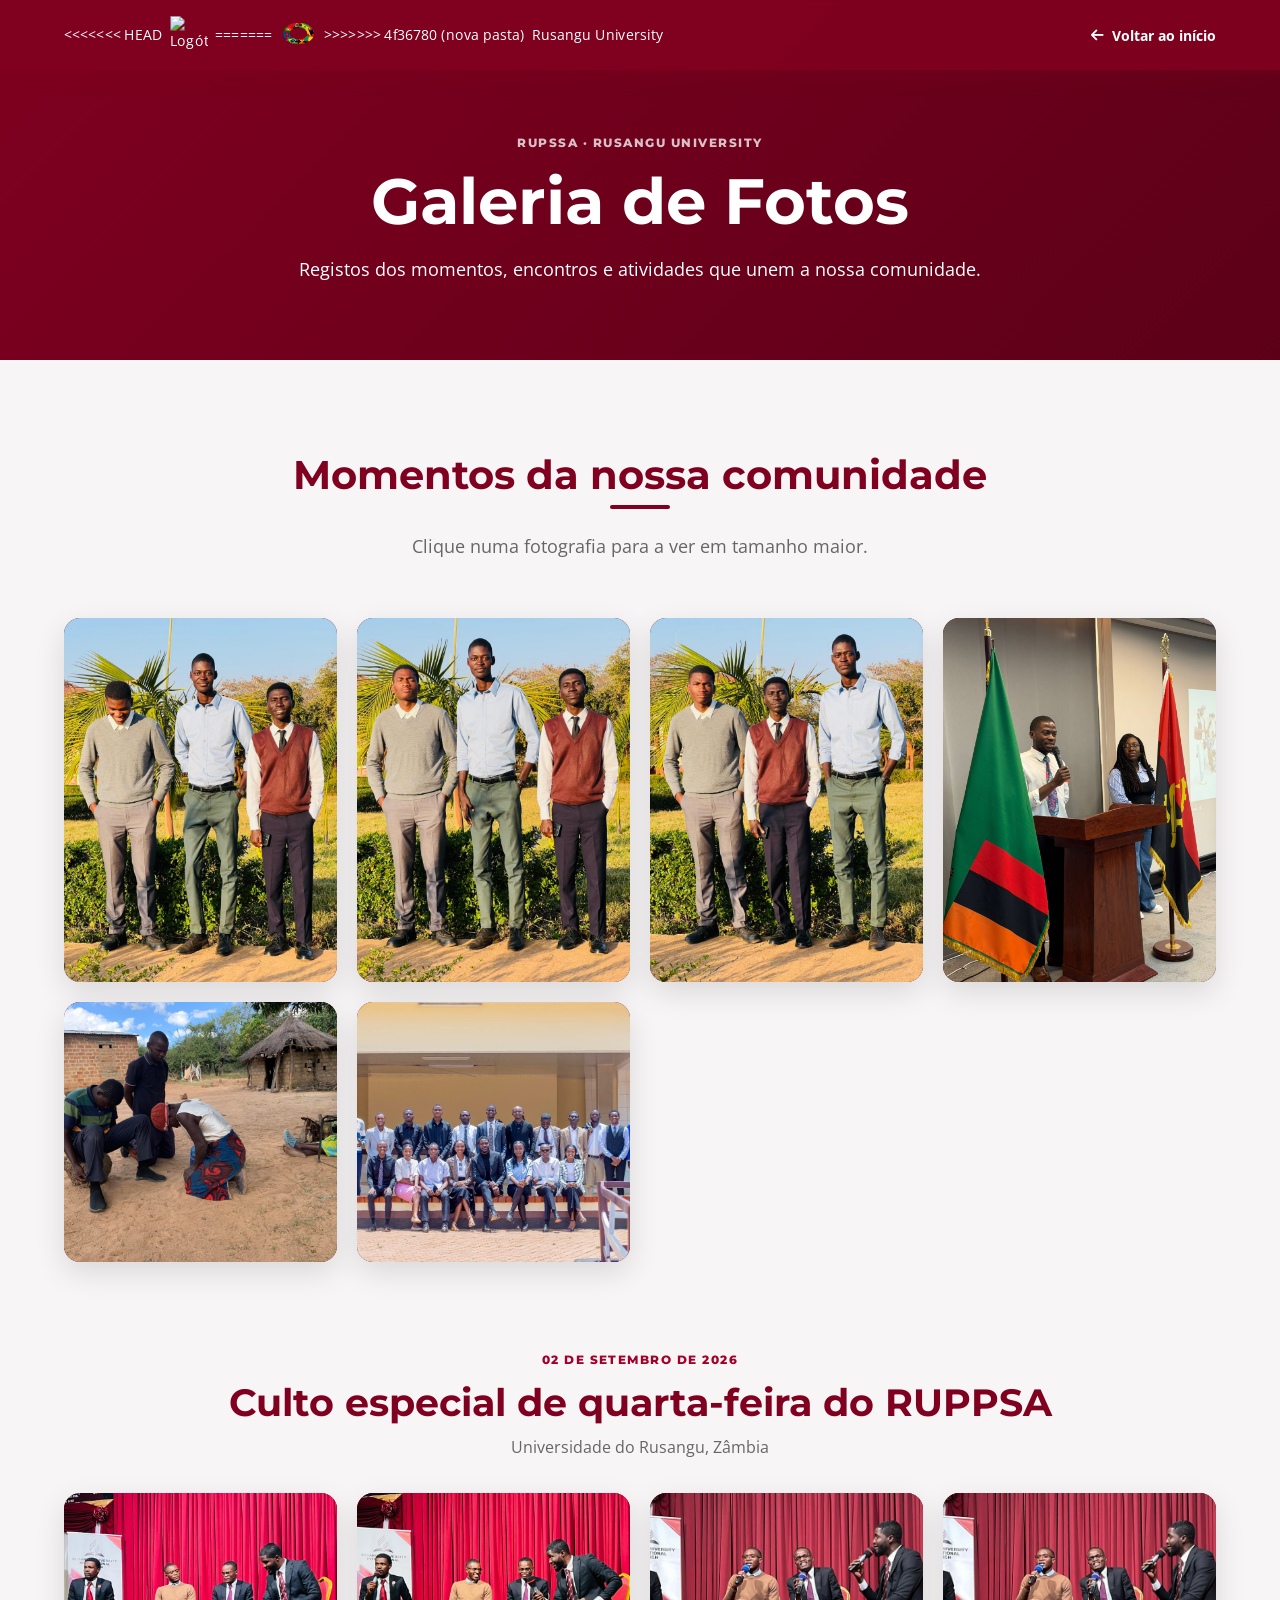
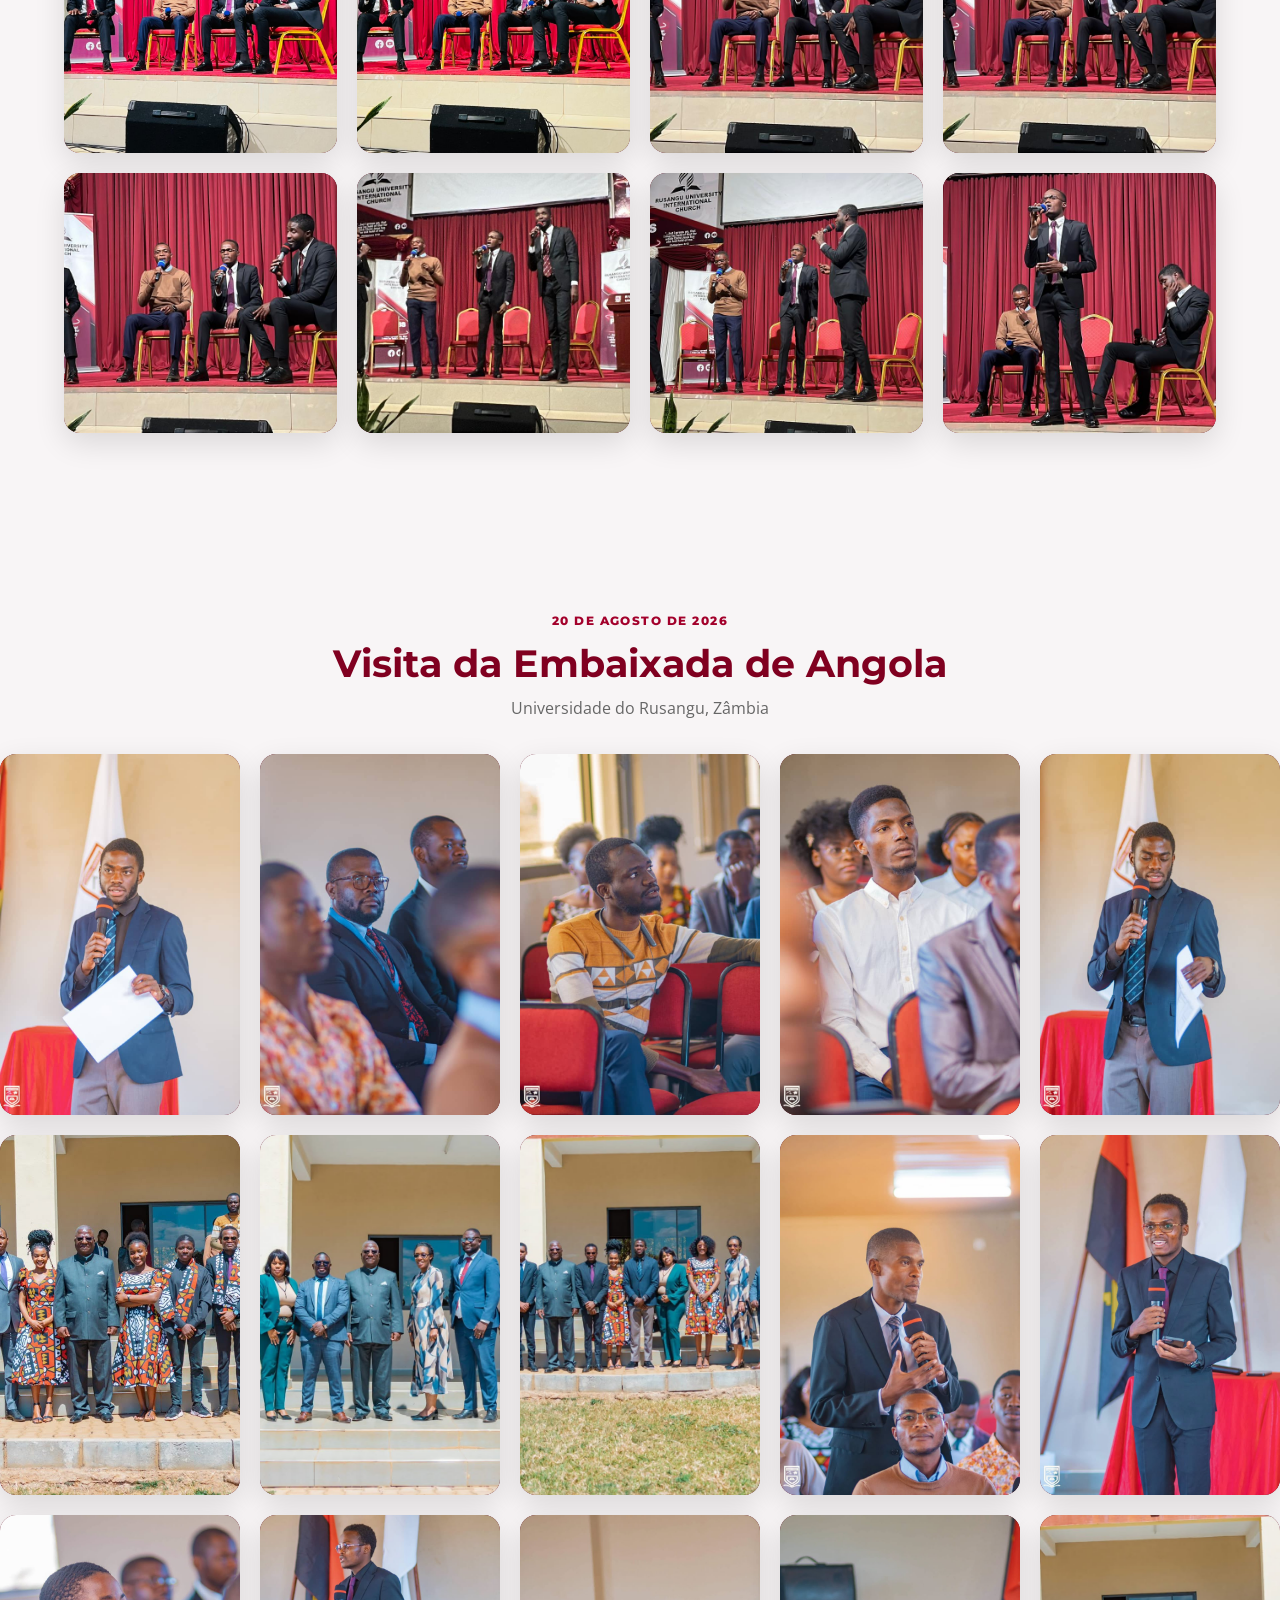
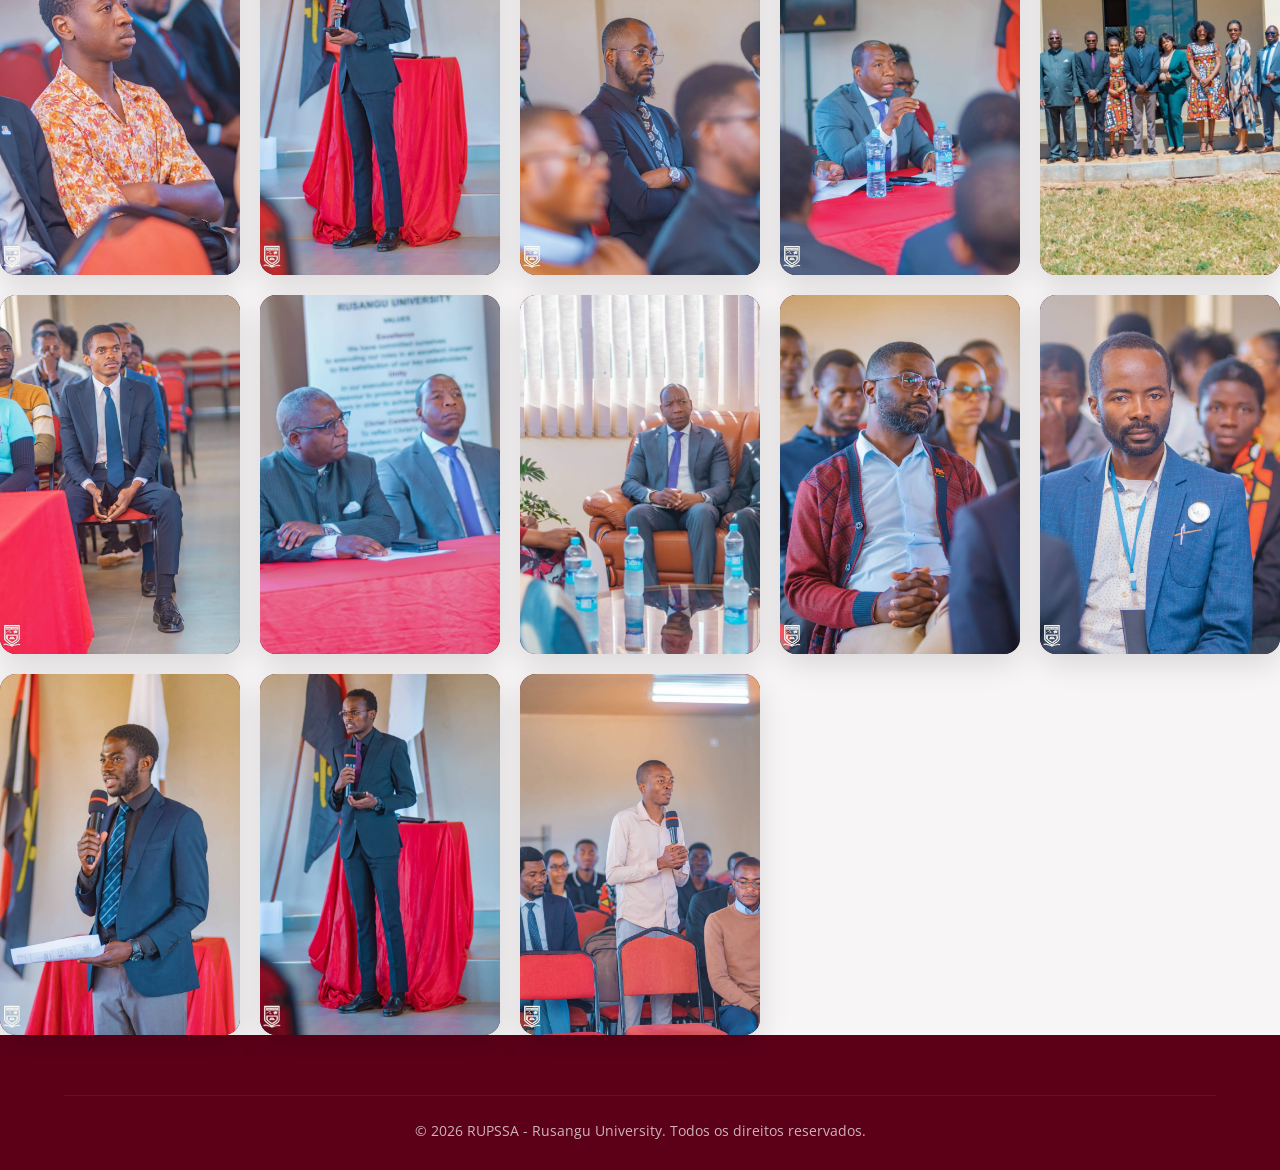
==== commit f66ed20d: "nova pasta" ====
--- a/gallery.html
+++ b/gallery.html
@@ -13,7 +13,11 @@
 <body class="gallery-page">
     <nav class="navbar">
         <a href="index.html" class="logo" aria-label="Página inicial da RUPSSA">
+<<<<<<< HEAD
             <img src="ruppsalogotransparente.png" alt="Logótipo da RUPSSA" class="logo-image">
+=======
+            <img src="rupssalogotransparente.png" alt="Logótipo da RUPSSA" class="logo-image">
+>>>>>>> 4f36780 (nova pasta)
             <span>Rusangu University</span>
         </a>
         <a href="index.html" class="gallery-back-link">
@@ -50,11 +54,7 @@
                     <img src="WhatsApp Image 2026-08-29 at 21.38.08 (1).jpeg" alt="Momento da comunidade RUPSSA" loading="lazy">
                     <span><i class="fas fa-expand"></i> Ver fotografia</span>
                 </a>
-                <a class="full-gallery-item" href="rupssa.jpeg" data-caption="Momento da comunidade RUPSSA">
-                    <img src="rupssa.jpeg" alt="Momento da comunidade RUPSSA" loading="lazy">
-                    <span><i class="fas fa-expand"></i> Ver fotografia</span>
-                </a>
-                <a class="full-gallery-item" href="presirupssa.jpg" data-caption="Representação da RUPSSA">
+               <a class="full-gallery-item" href="presirupssa.jpg" data-caption="Representação da RUPSSA">
                     <img src="presirupssa.jpg" alt="Representação da RUPSSA" loading="lazy">
                     <span><i class="fas fa-expand"></i> Ver fotografia</span>
                 </a>
@@ -69,6 +69,32 @@
             </div>
 
             <div class="gallery-event-heading">
+                <p class="gallery-eyebrow">02 de Setembro de 2026</p>
+                <h2>Culto especial de quarta-feira do RUPPSA</h2>
+                <p>Universidade do Rusangu, Zâmbia</p>
+            </div>
+
+            <div class="full-gallery-grid">
+                <a class="full-gallery-item" href="RUPSSA020926/WhatsApp Image 2026-09-02 at 22.05.43.jpeg" data-caption="Vocal Alabasto"><img src="RUPSSA020926/WhatsApp Image 2026-09-02 at 22.05.43.jpeg" alt="Vocal Alabasto" loading="lazy"><span><i class="fas fa-expand"></i> Ver fotografia</span></a>
+                <a class="full-gallery-item" href="RUPSSA020926/WhatsApp Image 2026-09-02 at 22.05.44 (1).jpeg" data-caption="Vocal Alabasto"><img src="RUPSSA020926/WhatsApp Image 2026-09-02 at 22.05.44 (1).jpeg" alt="Vocal Alabasto" loading="lazy"><span><i class="fas fa-expand"></i> Ver fotografia</span></a>
+                <a class="full-gallery-item" href="RUPSSA020926/WhatsApp Image 2026-09-02 at 22.05.44.jpeg" data-caption="Vocal Alabasto"><img src="RUPSSA020926/WhatsApp Image 2026-09-02 at 22.05.44.jpeg" alt="Vocal Alabasto" loading="lazy"><span><i class="fas fa-expand"></i> Ver fotografia</span></a>
+                <a class="full-gallery-item" href="RUPSSA020926/WhatsApp Image 2026-09-02 at 22.05.44.jpeg" data-caption="Vocal Alabasto"><img src="RUPSSA020926/WhatsApp Image 2026-09-02 at 22.05.44.jpeg" alt="Vocal Alabasto" loading="lazy"><span><i class="fas fa-expand"></i> Ver fotografia</span></a>
+                <a class="full-gallery-item" href="RUPSSA020926/WhatsApp Image 2026-09-02 at 22.05.45 (1).jpeg" data-caption="Vocal Alabasto"><img src="RUPSSA020926/WhatsApp Image 2026-09-02 at 22.05.45 (1).jpeg" alt="Vocal Alabasto" loading="lazy"><span><i class="fas fa-expand"></i> Ver fotografia</span></a>
+                <a class="full-gallery-item" href="RUPSSA020926/WhatsApp Image 2026-09-02 at 22.05.45.jpeg" data-caption="Vocal Alabasto"><img src="RUPSSA020926/WhatsApp Image 2026-09-02 at 22.05.45.jpeg" alt="Vocal Alabasto" loading="lazy"><span><i class="fas fa-expand"></i> Ver fotografia</span></a>
+                <a class="full-gallery-item" href="RUPSSA020926/WhatsApp Image 2026-09-02 at 22.05.46 (1).jpeg" data-caption="Vocal Alabasto"><img src="RUPSSA020926/WhatsApp Image 2026-09-02 at 22.05.46 (1).jpeg" alt="Vocal Alabasto" loading="lazy"><span><i class="fas fa-expand"></i> Ver fotografia</span></a>
+                <a class="full-gallery-item" href="RUPSSA020926/WhatsApp Image 2026-09-02 at 22.05.46.jpeg" data-caption="Visita da Embaixada de Angola à Universidade do Rusangu"><img src="RUPSSA020926/WhatsApp Image 2026-09-02 at 22.05.46.jpeg" alt="Vocal Alabasto" loading="lazy"><span><i class="fas fa-expand"></i> Ver fotografia</span></a>
+                
+            </div>
+        </section>
+    </main>
+
+    <div class="gallery-lightbox" id="galleryLightbox" role="dialog" aria-modal="true" aria-label="Visualização de fotografia" hidden>
+        <button class="lightbox-close" type="button" aria-label="Fechar fotografia"><i class="fas fa-xmark"></i></button>
+        <img src="" alt="">
+        <p></p>
+    </div>
+
+    <div class="gallery-event-heading">
                 <p class="gallery-eyebrow">20 de agosto de 2026</p>
                 <h2>Visita da Embaixada de Angola</h2>
                 <p>Universidade do Rusangu, Zâmbia</p>
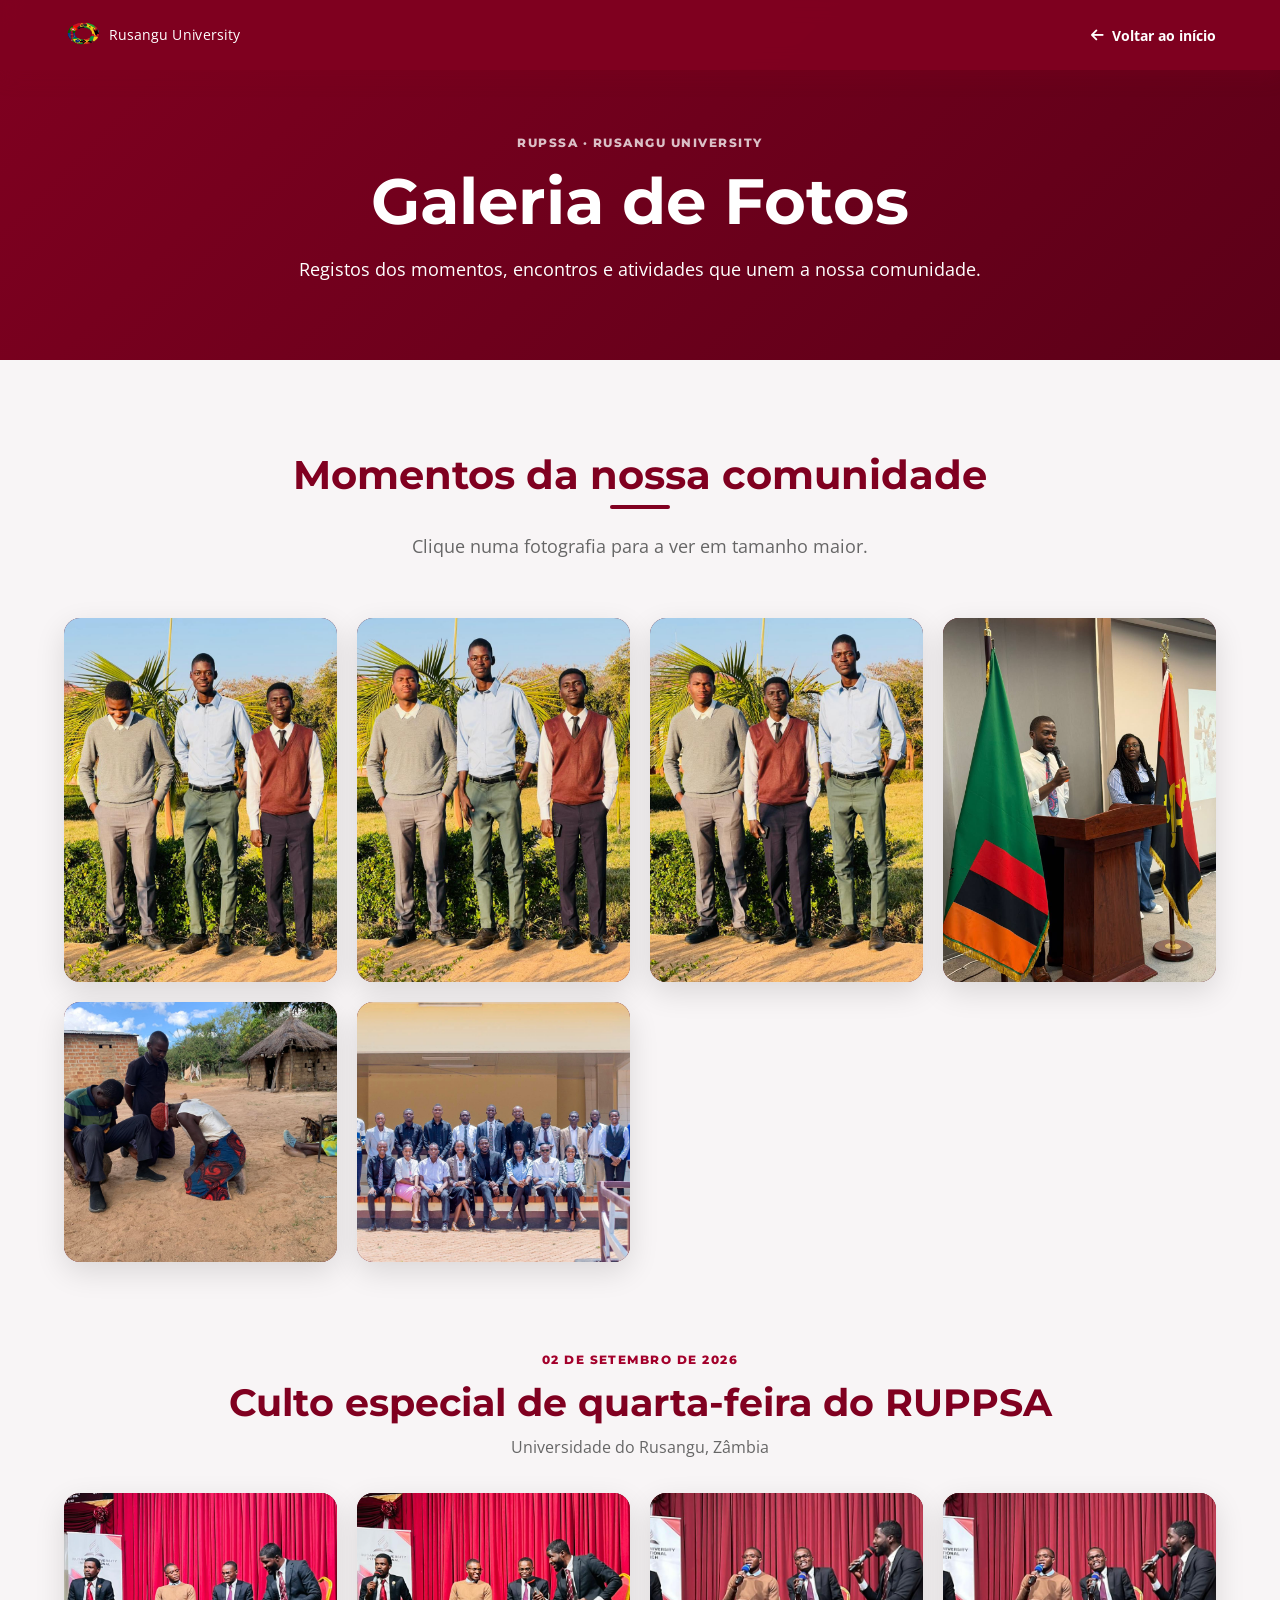
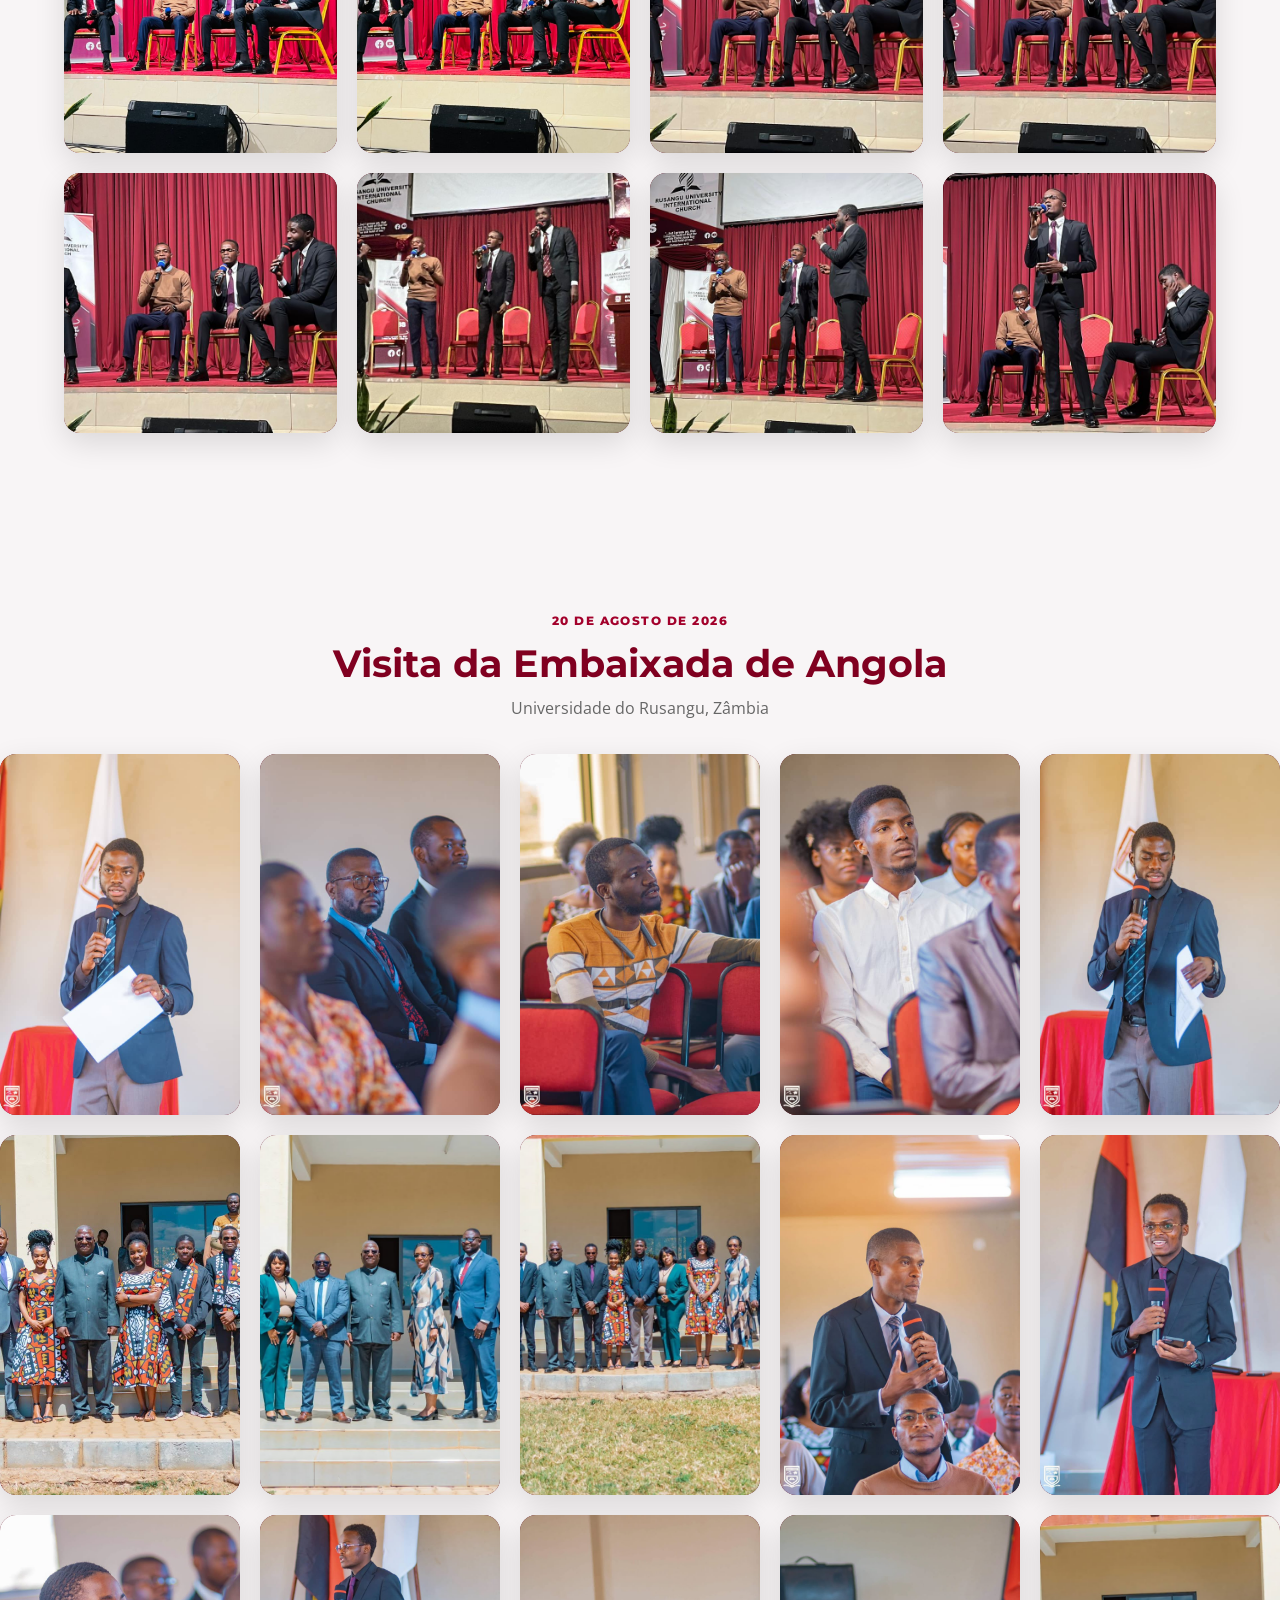
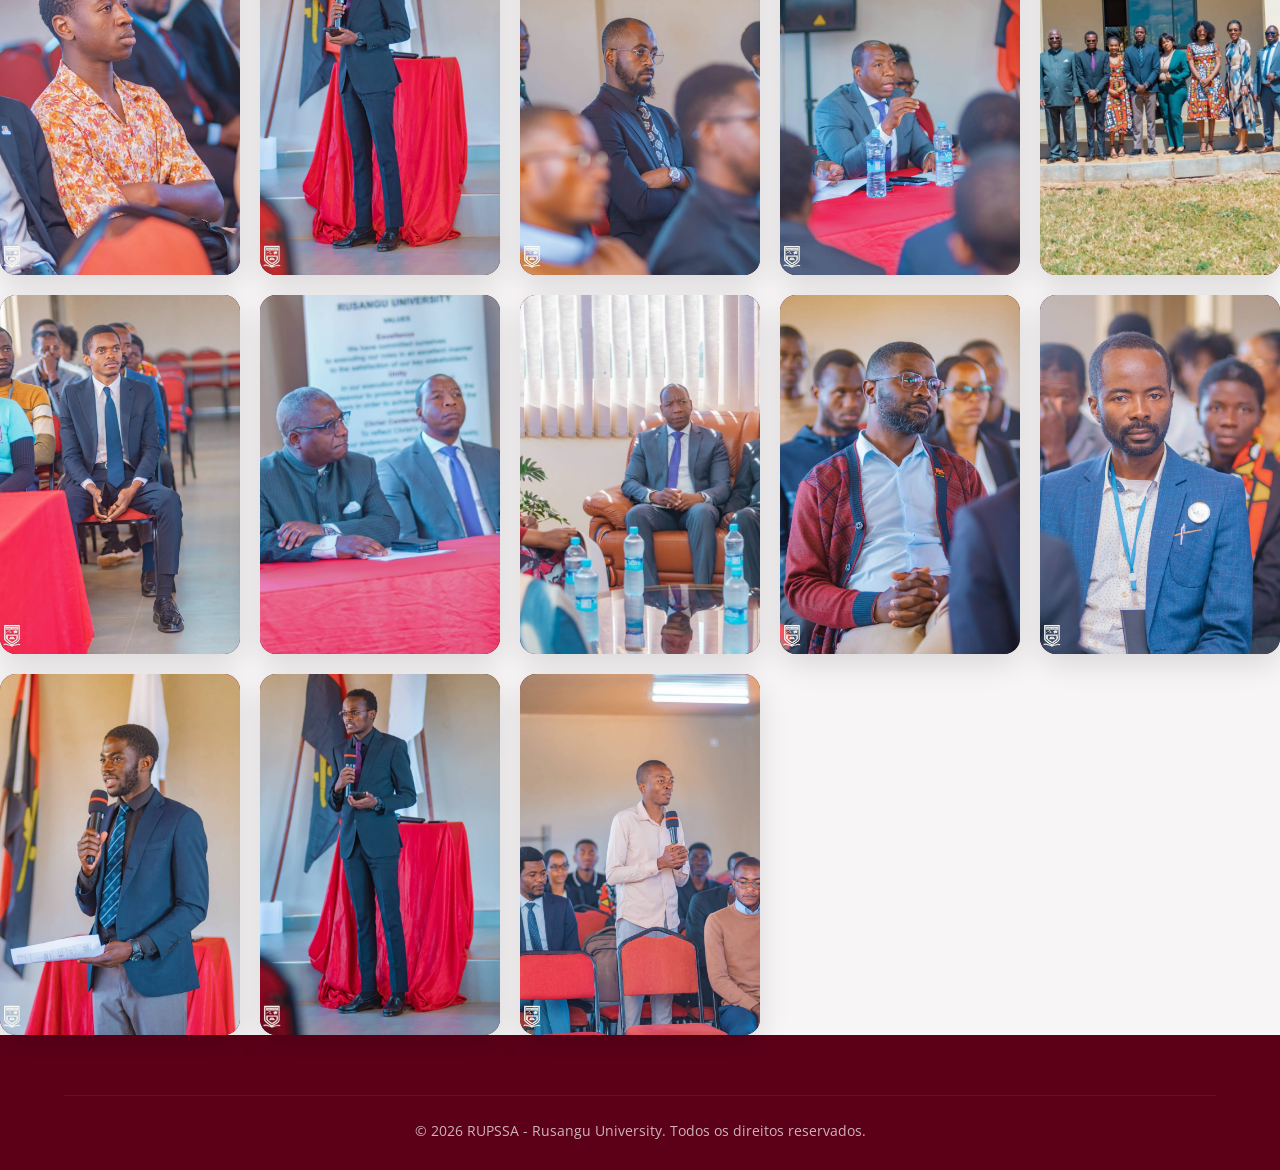
==== commit 02382c3e: "Fix logo image source in gallery.html Replaced logo image source with the correct filename." ====
--- a/gallery.html
+++ b/gallery.html
@@ -13,11 +13,8 @@
 <body class="gallery-page">
     <nav class="navbar">
         <a href="index.html" class="logo" aria-label="Página inicial da RUPSSA">
-<<<<<<< HEAD
-            <img src="ruppsalogotransparente.png" alt="Logótipo da RUPSSA" class="logo-image">
-=======
+
             <img src="rupssalogotransparente.png" alt="Logótipo da RUPSSA" class="logo-image">
->>>>>>> 4f36780 (nova pasta)
             <span>Rusangu University</span>
         </a>
         <a href="index.html" class="gallery-back-link">
